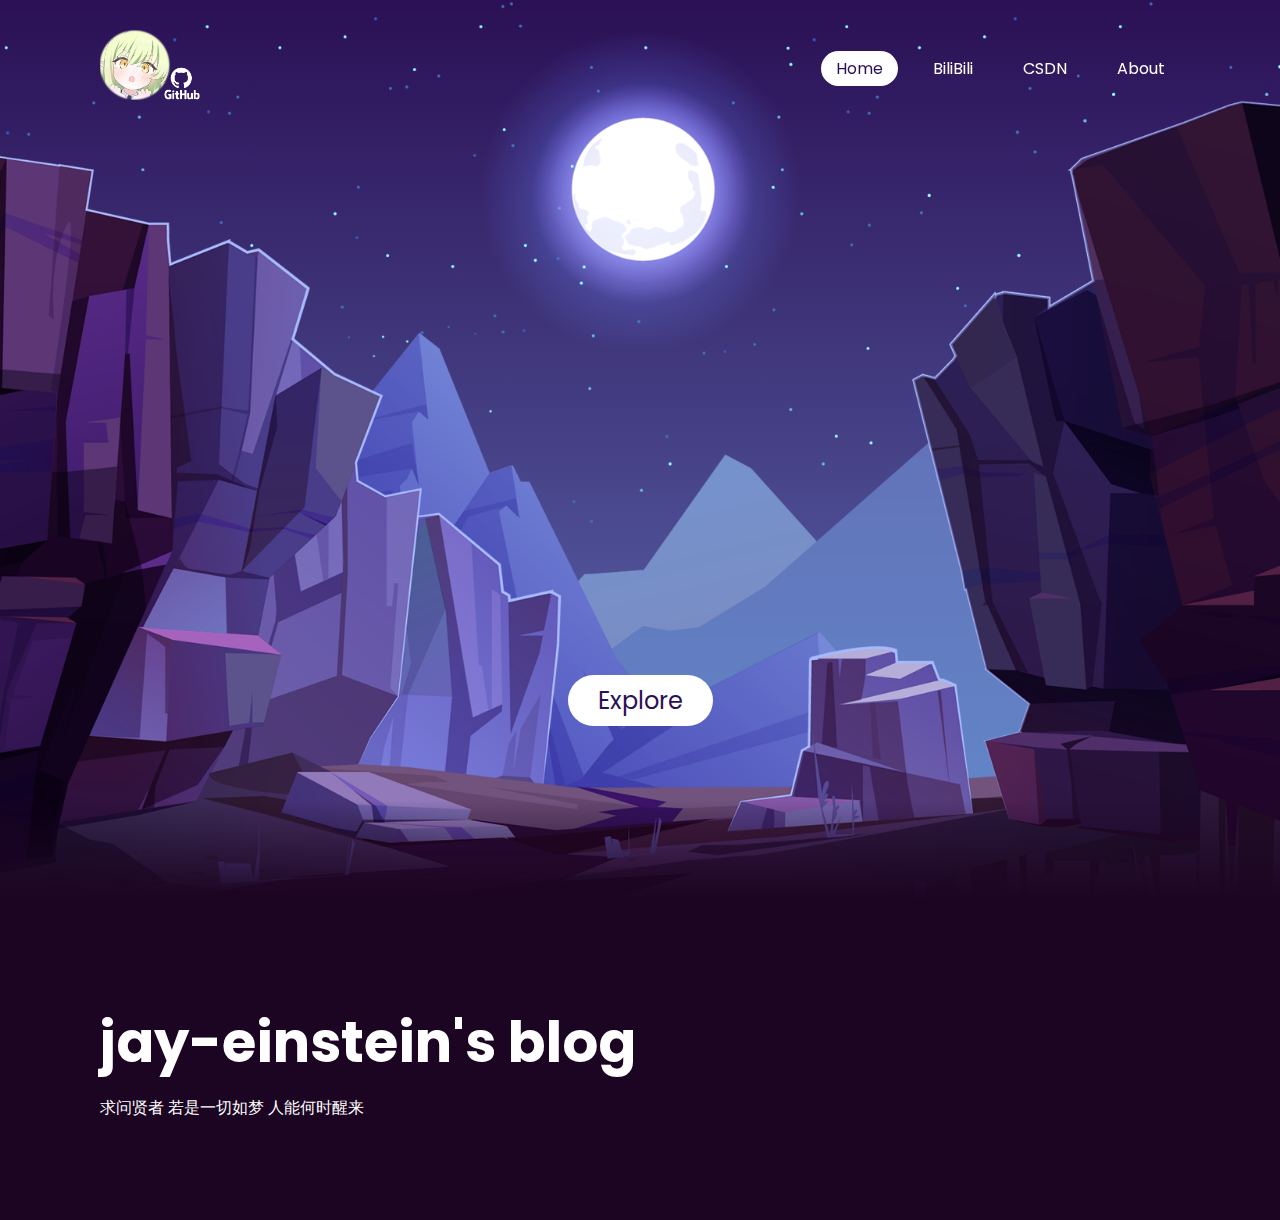
==== about.html @ 58b695d7 "Update about.html" ====
<!DOCTYPE html>
<html lang="en">

<head>
    <title>Parallax Scrolling Website</title>
    <link rel="stylesheet" href="style.css">
</head>

<body>
    <header>
        <a href="https://github.com/jay-einstein/jay-einstein.GitHub.io" class="logo" target="_blank">
            <img src="images/logo.png">
        </a>
        <ul>
            <li><a href="/index.html" class="active">Home</a></li>
            <li><a href="https://space.bilibili.com/1524398789?spm_id_from=333.999.0.0">BiliBili</a></li>
            <li><a href="https://blog.csdn.net/2301_77580982?spm=1000.2115.3001.5343">CSDN</a></li>
            <li><a href="#">About</a></li>
        </ul>
    </header>
    <section>
        <img src="images/stars.png" id="stars">
        <img src="images/moon.png" id="moon">
        <img src="images/mountains_behind.png" id="mountains_behind">

        <a href="#sec" id="btn">Explore</a>
        <img src="images/mountains_front.png" id="mountains_front">
    </section>
    <div class="sec" id="sec">
        <h2>jay-einstein's blog</h2>
        <p>求问贤者  若是一切如梦  人能何时醒来

        </p>
    </div>
    <script>
        let stars = document.getElementById('stars')
        let moon = document.getElementById('moon')
        let mountains_behind = document.getElementById('mountains_behind')
        let text = document.getElementById('text')
        let btn = document.getElementById('btn')
        let mountains_front = document.getElementById('mountains_front')
        let header = document.querySelector('header')

        window.addEventListener('scroll', function () {
            let value = window.scrollY;
            stars.style.left = value * 0.25 + 'px'
            moon.style.top = value * 1.05 + 'px'
            mountains_behind.style.top = value * 0.5 + 'px'
            mountains_front.style.top = value * 0 + 'px'
            text.style.marginRight = value * 4 + 'px'
            text.style.marginTop = value * 1.5 + 'px'
            btn.style.marginTop = value * 1.5 + 'px'
            header.style.top = value * 0.5 + 'px'
        })
    </script>
</body>

</html>
---- style.css ----
/* 这是引入了一些字体 */
@import url('https://fonts.googleapis.com/css?family=Poppins:300,400,500,600,700,800,900&display=swap'); 

* {
  margin: 0;
  padding: 0;
  box-sizing: border-box;
  font-family: 'Poppins', sans-serif;
  /* 当用户手动导航或者 CSSOM scrolling API 触发滚动操作时 */
  scroll-behavior: smooth; 
}

body {
  min-height: 100vh;
  overflow-x: hidden;
  background: linear-gradient(#2b1055,#7597de);
}

header {
  position: absolute;
  top: 0;
  left: 0;
  width: 100%;
  padding: 30px 100px;
  display: flex;
  justify-content: space-between;
  align-items: center;
  z-index: 10000;
}

header .logo img {
  width: 100px; /* 或根据需要设置合适的大小 */
  height: auto; /* 保持图片的比例 */
}

.welcome {
  color: #fff;
  font-weight: 700;
  text-decoration: none;
  font-size: 2em;
  text-transform: uppercase; /* 大写 */
  letter-spacing: 2px; /* 字符间距 */
}

header ul {
  display: flex;
  justify-content: center;
  align-items: center;
}

header ul li {
  list-style: none;
  margin-left: 20px;
}

header ul li a {
  text-decoration: none;
  padding: 6px 15px;
  color: #fff;
  border-radius: 20px;
}

header ul li a:hover,
header ul li a.active {
  background: #fff;
  color: #2b1055;
}

section {
  position: relative;
  width: 100%;
  height: 100vh;
  padding: 100px;
  display: flex;
  justify-content: center;
  align-items: center;
  overflow: hidden;
}

section::before {
  content: '';
  position: absolute;
  bottom: 0;
  width: 100%;
  height: 100px;
  background: linear-gradient(to top, #1c0522, transparent);
  z-index: 1000;
}

section img {
  position: absolute;
  top: 0;
  left: 0;
  width: 100%;
  height: 100%;
  /* object-fit CSS 属性指定可替换元素（例如：<img> 或 <video>）的内容应该如何适应到其使用高度和宽度确定的框。 */
  object-fit: cover;
  pointer-events: none;
}

section img#moon {
  /* mix-blend-mode CSS 属性描述了元素的内容应该与元素的直系父元素的内容和元素的背景如何混合。 */ 
  mix-blend-mode: screen;
}

section img#mountains_front {
  z-index: 10;
}

#text {
  position: absolute;
  right: -350px;
  color: #fff;
  white-space: nowrap;
  font-size: 7.5vw;
  z-index: 9;
}

#btn {
  text-decoration: none;
  display: inline-block;
  padding: 8px 30px;
  border-radius: 40px;
  background: #fff;
  color: #2b1055;
  font-size: 1.5em;
  z-index: 9;
  transform: translateY(250px);
}

.sec {
  position: relative;
  padding: 100px;
  background: #1c0522;
}

.sec h2 {
  font-size: 3.5em;
  margin-bottom: 10px;
  color: #fff;
}

.sec p {
  font-size: 1em;
  color: #fff;
}
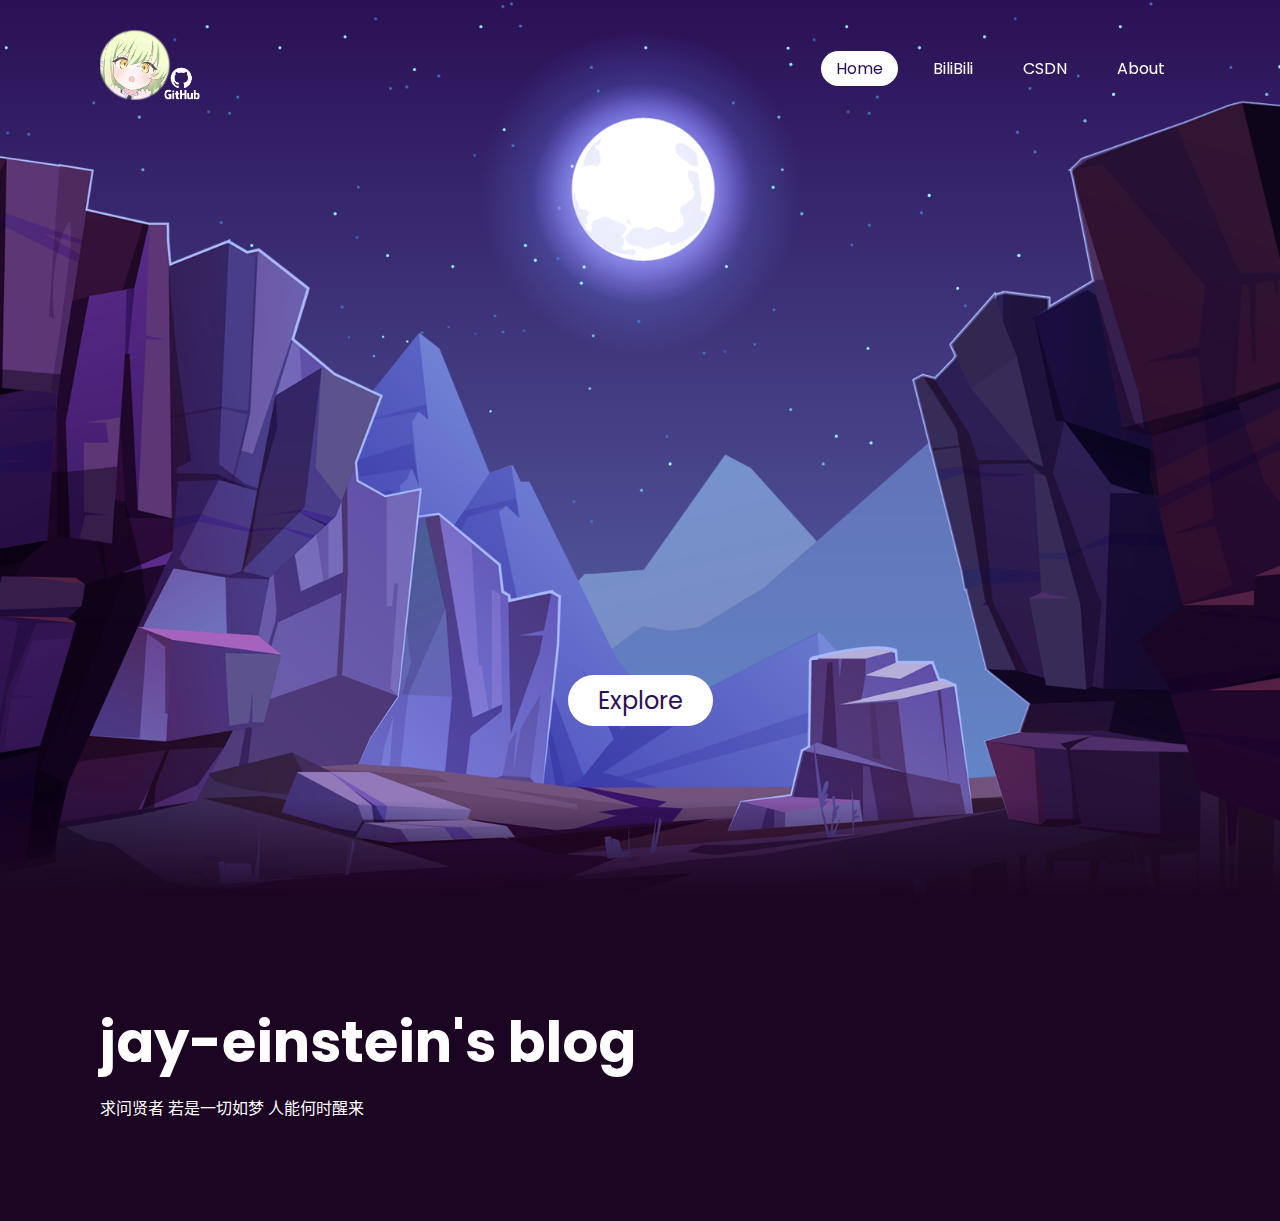
==== commit d1cc3936: "Update about.html" ====
--- a/about.html
+++ b/about.html
@@ -1,5 +1,5 @@
 <!DOCTYPE html>
-<html lang="en">
+<html lang="zh-CN">
 
 <head>
     <title>Parallax Scrolling Website</title>
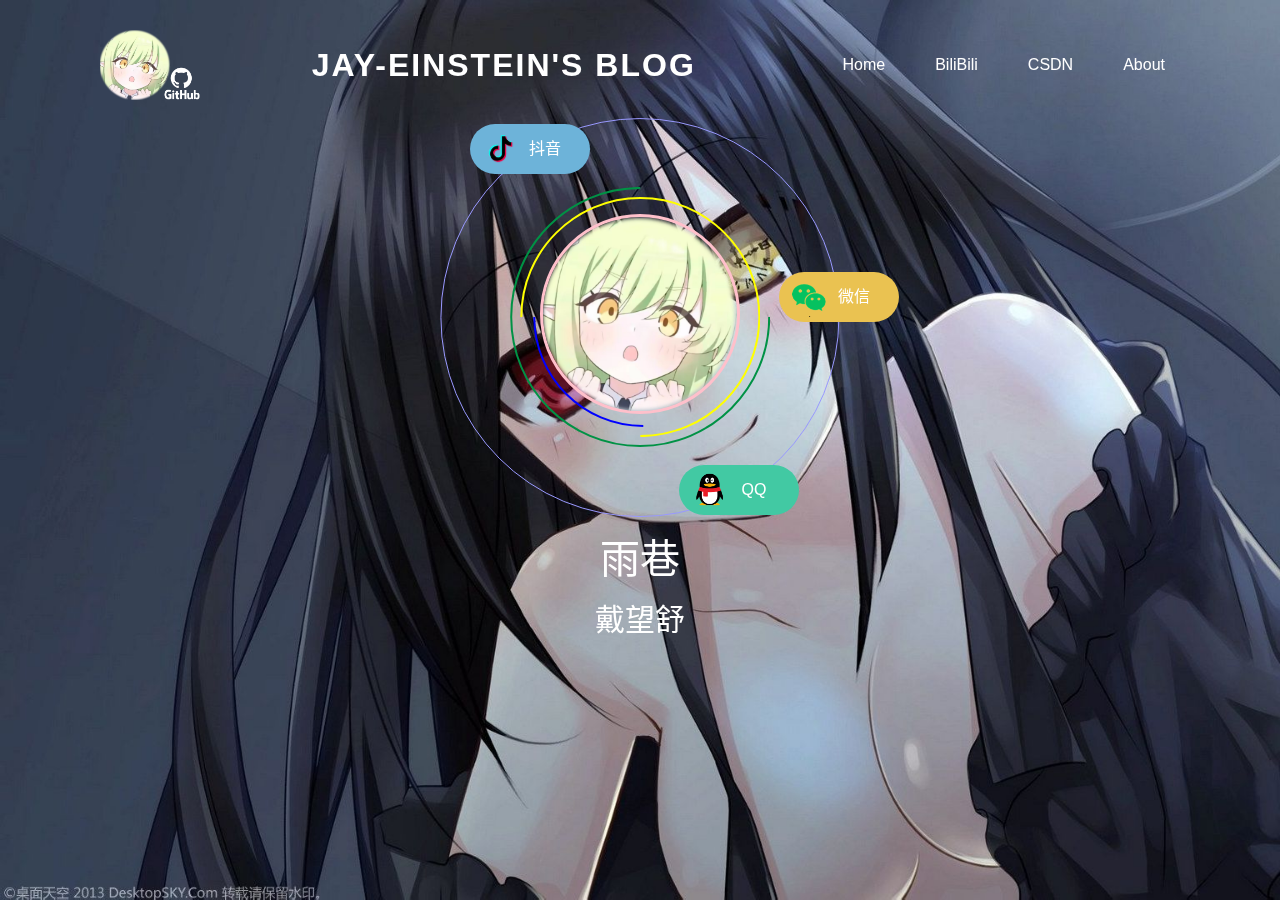
==== commit 2674b580: "Add files via upload" ====
--- a/about.html
+++ b/about.html
@@ -2,8 +2,19 @@
 <html lang="zh-CN">
 
 <head>
-    <title>Parallax Scrolling Website</title>
+    <meta charset="utf-8">
+    <title>about the blog</title>
     <link rel="stylesheet" href="style.css">
+    <link rel="stylesheet" href="process.css">
+    <link rel="stylesheet" href="main.css">
+
+    <style>
+        body {
+            min-height: 100vh;
+            overflow-x: hidden;
+            background: linear-gradient(#2b1055, #7597de);
+        }
+    </style>
 </head>
 
 <body>
@@ -11,48 +22,78 @@
         <a href="https://github.com/jay-einstein/jay-einstein.GitHub.io" class="logo" target="_blank">
             <img src="images/logo.png">
         </a>
+        <span class="welcome">jay-einstein's blog</span>
         <ul>
-            <li><a href="/index.html" class="active">Home</a></li>
+            <li><a href="/index.html">Home</a></li>
             <li><a href="https://space.bilibili.com/1524398789?spm_id_from=333.999.0.0">BiliBili</a></li>
             <li><a href="https://blog.csdn.net/2301_77580982?spm=1000.2115.3001.5343">CSDN</a></li>
-            <li><a href="#">About</a></li>
+            <li><a href="/about.html">About</a></li>
         </ul>
     </header>
-    <section>
-        <img src="images/stars.png" id="stars">
-        <img src="images/moon.png" id="moon">
-        <img src="images/mountains_behind.png" id="mountains_behind">
 
-        <a href="#sec" id="btn">Explore</a>
-        <img src="images/mountains_front.png" id="mountains_front">
-    </section>
-    <div class="sec" id="sec">
-        <h2>jay-einstein's blog</h2>
-        <p>求问贤者  若是一切如梦  人能何时醒来
+    <ul class="float_btn" id="float_btn">
+        <li class="btn_on"></li>
+        <li></li>
+        <li></li>
+        <li></li>
+    </ul>
 
-        </p>
+
+    <div class="wrapBox" id="wrapBox">
+        <div class="box">
+            <img class="box_bg" src="images/background.jpg">
+            <div class="box01_content">
+                <div class="head_div">
+                    <div class="cycle_item">
+                        <a class="github_a" id="github_a">
+                            <img src="images/addqq.jpg" class="addpict" alt="Addpic" />                      
+                            <span class="github_icon"></span>
+                            <span class="github_text">
+                                <p class="item_name">QQ</p>
+                            </span>
+                        </a>
+                        <a class="weibo_a" id="weibo_a">
+                            <img src="images/addwechat.png" class="addpic" alt="Addpic" />                      
+                            <span class="weibo_icon"></span>
+                            <span class="weibo_text">
+                                <p class="item_name">微信</p>
+                            </span>
+                        </a>
+                        <a class="blog_a" id="blog_a" >
+                            <img src="images/adddouyin.png" class="addpict" alt="Addpic" />                      
+                            <span class="blog_icon"></span>
+                            <span class="blog_text">
+                                <p class="item_name">抖音</p>
+                            </span>
+                        </a>
+
+                        <div class="green_cycle">
+                            <img class="green_cycle_img" src="images/green_cycle.svg">
+                            <div class="yellow_cycle">
+                                <img class="yellow_cycle_img" src="images/yellow_cycle.svg">
+                                <div class="blue_cycle">
+                                    <img class="blue_cycle_img" src="images/blue_cycle.svg">
+                                    <div class="head_img_div">
+                                        <img class="head_img" src="images/logo_src.png">
+                                    </div>
+                                </div>
+                            </div>
+                        </div>
+                    </div>
+                </div>
+                <h1 class="title">雨巷</h1>
+                <h2 class="title_h2">戴望舒</h2>
+                <div id="box01_text">
+                    <p class="box01_p">撑着油纸伞</p>
+                    <p class="box01_p">独自彷徨在悠长、悠长</p>
+                    <p class="box01_p">又寂寥的雨巷</p>
+                </div>
+            </div>
+        </div>
     </div>
-    <script>
-        let stars = document.getElementById('stars')
-        let moon = document.getElementById('moon')
-        let mountains_behind = document.getElementById('mountains_behind')
-        let text = document.getElementById('text')
-        let btn = document.getElementById('btn')
-        let mountains_front = document.getElementById('mountains_front')
-        let header = document.querySelector('header')
 
-        window.addEventListener('scroll', function () {
-            let value = window.scrollY;
-            stars.style.left = value * 0.25 + 'px'
-            moon.style.top = value * 1.05 + 'px'
-            mountains_behind.style.top = value * 0.5 + 'px'
-            mountains_front.style.top = value * 0 + 'px'
-            text.style.marginRight = value * 4 + 'px'
-            text.style.marginTop = value * 1.5 + 'px'
-            btn.style.marginTop = value * 1.5 + 'px'
-            header.style.top = value * 0.5 + 'px'
-        })
-    </script>
-</body>
 
-</html>
+    <script type="text/javascript" src="main.js"></script>
+
+    <body>
+        <html>--- a/style.css
+++ b/style.css
@@ -10,14 +10,10 @@
   scroll-behavior: smooth; 
 }
 
-body {
-  min-height: 100vh;
-  overflow-x: hidden;
-  background: linear-gradient(#2b1055,#7597de);
-}
+
 
 header {
-  position: absolute;
+  position: fixed;
   top: 0;
   left: 0;
   width: 100%;
--- a/process.css
+++ b/process.css
@@ -0,0 +1,269 @@
+#bar_container {
+    float: left;
+    color: #ffffff;
+    width: 50%;
+}
+
+#box02_text {
+    float: left;
+}
+
+.bar {
+    height: 40px;
+    width: 0;
+    transition: width 1.2s ease-in-out;
+    -webkit-transition: width 1.2s ease-in-out;
+    -moz-transition: width 1.2s ease-in-out;
+    -ms-transition: width 1.2s ease-in-out;
+    position: relative;
+    margin: 30px 0;
+    border-radius: 4px;
+}
+
+.bar.mint {
+    background-color: #14c3a2;
+    background-image: repeating-linear-gradient(-45deg, #14c3a2, #14c3a2 30px, #22e8c3 30px, #22e8c3 60px);
+    background-size: 600px 100%;
+    animation: barberpole 12s linear infinite;
+    -webkit-animation: barberpole 12s linear infinite;
+    -moz-animation: barberpole 12s linear infinite;
+    -o-animation: barberpole 12s linear infinite;
+    -ms-accelerator: barberpole 12s linear infinite;
+    border-bottom: 5px solid #0d7e68;
+}
+
+.bar.red {
+    background-color: #cf4647;
+    background-image: repeating-linear-gradient(-45deg, #cf4647, #cf4647 30px, #da6e6f 30px, #da6e6f 60px);
+    background-size: 600px 100%;
+    animation: barberpole 12s linear infinite;
+    -webkit-animation: barberpole 12s linear infinite;
+    -moz-animation: barberpole 12s linear infinite;
+    -o-animation: barberpole 12s linear infinite;
+    -ms-accelerator: barberpole 12s linear infinite;
+    border-bottom: 5px solid #9f292a;
+}
+
+.bar.orange {
+    background-color: #eb7b59;
+    background-image: repeating-linear-gradient(-45deg, #eb7b59, #eb7b59 30px, #f09f87 30px, #f09f87 60px);
+    background-size: 600px 100%;
+    animation: barberpole 12s linear infinite;
+    -webkit-animation: barberpole 12s linear infinite;
+    -moz-animation: barberpole 12s linear infinite;
+    -o-animation: barberpole 12s linear infinite;
+    -ms-accelerator: barberpole 12s linear infinite;
+    border-bottom: 5px solid #dd481b;
+}
+
+.bar.lila {
+    background-color: #524656;
+    background-image: repeating-linear-gradient(-45deg, #524656, #524656 30px, #6d5d72 30px, #6d5d72 60px);
+    background-size: 600px 100%;
+    animation: barberpole 12s linear infinite;
+    -webkit-animation: barberpole 12s linear infinite;
+    -moz-animation: barberpole 12s linear infinite;
+    -ms-accelerator: barberpole 12s linear infinite;
+    -o-animation: barberpole 12s linear infinite;
+    border-bottom: 5px solid #2a242c;
+}
+
+.bar.gray {
+    background-color: #595b5a;
+    background-image: repeating-linear-gradient(-45deg, #595b5a, #595b5a 30px, #727574 30px, #727574 60px);
+    background-size: 600px 100%;
+    animation: barberpole 12s linear infinite;
+    -webkit-animation: barberpole 12s linear infinite;
+    -moz-animation: barberpole 12s linear infinite;
+    -ms-accelerator: barberpole 12s linear infinite;
+    -o-animation: barberpole 12s linear infinite;
+    border-bottom: 5px solid #333434;
+}
+
+.bar.blue {
+    background-color: blueviolet;
+    background-image: repeating-linear-gradient(-45deg, #595b5a, #595b5a 30px, #727574 30px, #727574 60px);
+    background-size: 600px 100%;
+    animation: barberpole 12s linear infinite;
+    -webkit-animation: barberpole 12s linear infinite;
+    -moz-animation: barberpole 12s linear infinite;
+    -o-animation: barberpole 12s linear infinite;
+    -ms-accelerator: barberpole 12s linear infinite;
+    border-bottom: 5px solid #333434;
+}
+
+.bar.green {
+    background-color: green;
+    background-image: repeating-linear-gradient(-45deg, #cf4647, #cf4647 30px, #da6e6f 30px, #da6e6f 60px);
+    background-size: 600px 100%;
+    animation: barberpole 12s linear infinite;
+    -webkit-animation: barberpole 12s linear infinite;
+    -moz-animation: barberpole 12s linear infinite;
+    -o-animation: barberpole 12s linear infinite;
+    -ms-accelerator: barberpole 12s linear infinite;
+    border-bottom: 5px solid #dd481b;
+}
+
+.bar.active:after,
+.bar.active:before {
+    opacity: 1;
+    font-size: 16px;
+}
+
+.bar:before {
+    content: attr(data-skill);
+    display: block;
+    position: absolute;
+    top: 0;
+    left: 0;
+    padding: 10px;
+    height: 40px;
+    font-style: italic;
+    opacity: 0;
+    transition: opacity 2s 0.6s;
+    -webkit-transition: opacity 2s 0.6s;
+    -moz-transition: opacity 2s 0.6s;
+    -ms-transition: opacity 2s 0.6s;
+    animation: opacity 2s 0.6s;
+}
+
+.bar:after {
+    content: attr(data-percent) "%";
+    display: block;
+    position: absolute;
+    top: 0;
+    right: 0;
+    height: 40px;
+    padding: 10px;
+    opacity: 0;
+    transition: opacity 2s 0.6s;
+    -webkit-transition: opacity 2s 0.6s;
+    -moz-transition: opacity 2s 0.6s;
+    -ms-transition: opacity 2s 0.6s;
+    animation: opacity 2s 0.6s;
+}
+
+@keyframes barberpole {
+    from {
+        background-position: 0% 0%;
+    }
+    to {
+        background-position: 600px 0%;
+    }
+}
+
+@-webkit-keyframes barberpole {
+    from {
+        background-position: 0% 0%;
+    }
+    to {
+        background-position: 600px 0%;
+    }
+}
+
+@-moz-keyframes barberpole {
+    from {
+        background-position: 0% 0%;
+    }
+    to {
+        background-position: 600px 0%;
+    }
+}
+
+@-ms-keyframes barberpole {
+    from {
+        background-position: 0% 0%;
+    }
+    to {
+        background-position: 600px 0%;
+    }
+}
+
+@-o-keyframes barberpole {
+    from {
+        background-position: 0% 0%;
+    }
+    to {
+        background-position: 600px 0%;
+    }
+}
+
+.bar.active[data-percent="5"] {
+    width: 5%;
+}
+
+.bar.active[data-percent="10"] {
+    width: 10%;
+}
+
+.bar.active[data-percent="15"] {
+    width: 15%;
+}
+
+.bar.active[data-percent="20"] {
+    width: 20%;
+}
+
+.bar.active[data-percent="25"] {
+    width: 25%;
+}
+
+.bar.active[data-percent="30"] {
+    width: 30%;
+}
+
+.bar.active[data-percent="35"] {
+    width: 35%;
+}
+
+.bar.active[data-percent="40"] {
+    width: 40%;
+}
+
+.bar.active[data-percent="45"] {
+    width: 45%;
+}
+
+.bar.active[data-percent="50"] {
+    width: 50%;
+}
+
+.bar.active[data-percent="55"] {
+    width: 55%;
+}
+
+.bar.active[data-percent="60"] {
+    width: 60%;
+}
+
+.bar.active[data-percent="65"] {
+    width: 65%;
+}
+
+.bar.active[data-percent="70"] {
+    width: 70%;
+}
+
+.bar.active[data-percent="75"] {
+    width: 75%;
+}
+
+.bar.active[data-percent="80"] {
+    width: 80%;
+}
+
+.bar.active[data-percent="85"] {
+    width: 85%;
+}
+
+.bar.active[data-percent="90"] {
+    width: 90%;
+}
+
+.bar.active[data-percent="95"] {
+    width: 95%;
+}
+
+.bar.active[data-percent="100"] {
+    width: 100%;
+}--- a/main.css
+++ b/main.css
@@ -0,0 +1,520 @@
+/* reset */
+
+* {
+    margin: 0;
+    padding: 0;
+    list-style-type: none;
+    font-family: 'Microsoft Yahei', '宋体', arial, 'Hiragino Sans GB', Helvetica;
+}
+
+label {
+    cursor: pointer;
+}
+
+img {
+    vertical-align: middle;
+}
+
+table {
+    empty-cells: show;
+    border-collapse: collapse;
+    border-spacing: 0;
+}
+
+abbr,
+acronym {
+    border: 0;
+    font-variant: normal;
+}
+
+address,
+caption,
+cite,
+code,
+dfn,
+em,
+th,
+var,
+optgroup {
+    font-style: normal;
+    font-weight: normal;
+}
+
+input,
+button,
+textarea,
+select,
+optgroup,
+option {
+    font-family: inherit;
+    font-size: inherit;
+    font-style: inherit;
+    font-weight: inherit;
+}
+
+input,
+button,
+textarea,
+select {
+    font-size: 100%;
+}
+
+a,
+img {
+    border: 0;
+}
+
+a,
+a:visited,
+a:hover {
+    color: #5e5e5e;
+    text-decoration: none;
+}
+
+.clear {
+    clear: both;
+}
+
+/*main*/
+
+body {
+    background-color: #ffffff;
+    width: 100%;
+}
+
+.head {
+    position: fixed;
+    top: 0;
+    left: 0;
+    z-index: 999;
+    width: 100%;
+    background-color: #f3f7fa;
+    height: 70px;
+    filter: alpha(opacity=90);
+    -moz-opacity: 0.9;
+    opacity: 0.9;
+    -khtml-opacity: 0.9;
+}
+
+.logo_img {
+    width: 45px;
+    height: 45px;
+    border-radius: 50%;
+    border: 2px solid #ffffff;
+    margin-bottom: 15px;
+}
+
+.head_logo_div,
+.head_nav_div {
+    width: 50%;
+    float: left;
+}
+
+.head_logo_div {
+    line-height: 70px;
+    text-align: center;
+}
+
+.head_nav_div {
+    line-height: 70px;
+}
+
+.head_nav {
+    margin: 0 auto;
+}
+
+.head_nav ul li {
+    float: left;
+    margin-right: 55px;
+    cursor: pointer;
+    font-size: 16px;
+}
+
+.head_nav ul li a {
+    font-size: 16px;
+    color: #333333;
+    -webkit-transition: all 0.2s;
+    -moz-transition: all 0.2s;
+    transition: all 0.2s;
+    transform: all 0.2s;
+}
+
+.head_nav ul li a:hover {
+    color: #4b91c9;
+}
+
+.wrapBox {
+    top: 0;
+    position: fixed;
+    width: 100%;
+    height: 100%;
+}
+
+/*
+#wrapBox{
+    -webkit-transition: all 1s;
+    -moz-transition: all 1s;
+    -o-transition: all 1s;
+
+}
+*/
+
+.box {
+    overflow: hidden;
+    position: relative;
+    width: 100%;
+    height: 100%;
+    /*
+    -webkit-transition: all 1s;
+    -moz-transition: all 1s;
+    -o-transition: all 1s;
+*/
+}
+
+.box01_content {
+    position: absolute;
+    z-index: 3;
+    top: 13%;
+    left: 10%;
+    width: 80%;
+}
+
+.head_div {
+    width: 80%;
+    margin: 0 auto;
+    height: 50%;
+}
+
+.cycle_item {
+    background: url('images/cycle.svg') no-repeat;
+    width: 400px;
+    height: 400px;
+    margin-left: auto;
+    margin-right: auto;
+    position: relative;
+}
+
+.green_cycle {
+    width: 260px;
+    height: 260px;
+    margin: 0 auto;
+    padding-top: 70px;
+}
+
+.yellow_cycle {
+    display: inline-block;
+    width: 240px;
+    height: 240px;
+    margin: 10px;
+}
+
+.blue_cycle {
+    width: 220px;
+    height: 220px;
+    text-align: center;
+    margin: 10px auto 10px auto;
+}
+
+.green_cycle_img,
+.yellow_cycle_img,
+.blue_cycle_img {
+    position: absolute;
+}
+
+.head_img_div {
+    position: relative;
+    z-index: 2;
+    display: inline;
+    width: 200px;
+    height: 200px;
+    margin-top: 7px;
+}
+
+.head_img {
+    display: inline-block;
+    width: 200px;
+    height: 200px;
+    border-radius: 50%;
+    border: 3px solid pink;
+    margin: 7px;
+    -webkit-animation: headneon 1.5s ease-in-out infinite alternate;
+    -moz-animation: headneon 1.5s ease-in-out infinite alternate;
+    animation: headneon 1.5s ease-in-out infinite alternate;
+}
+
+@keyframes headneon {
+    from {
+        box-shadow: 0 0 1px #fff, 0 0 2px #fff, 0 0 3px #fff, 0 0 4px #fff;
+    }
+    to {
+        box-shadow: 0 0 5px #fff, 0 0 10px #fff, 0 0 15px #fff, 0 0 20px #fff;
+    }
+}
+
+@-moz-keyframes headneon {
+    from {
+        box-shadow: 0 0 1px #fff, 0 0 2px #fff, 0 0 3px #fff, 0 0 4px #fff;
+    }
+    to {
+        box-shadow: 0 0 5px #fff, 0 0 10px #fff, 0 0 15px #fff, 0 0 20px #fff;
+    }
+}
+
+.green_cycle_img {
+    animation-name: clockwise;
+    animation-duration: 1s;
+    animation-timing-function: linear;
+    animation-iteration-count: infinite;
+    animation-direction: normal;
+    /*safari & Chrome */
+    -webkit-animation-name: clockwise;
+    -webkit-animation-duration: 1s;
+    -webkit-animation-timing-function: linear;
+    -webkit-animation-iteration-count: infinite;
+    -webkit-animation-direction: normal;
+}
+
+.yellow_cycle_img {
+    animation-name: anticlockwise;
+    animation-duration: 1s;
+    animation-timing-function: linear;
+    animation-iteration-count: infinite;
+    animation-direction: normal;
+    /*safari & Chrome */
+    -webkit-animation-name: anticlockwise;
+    -webkit-animation-duration: 1s;
+    -webkit-animation-timing-function: linear;
+    -webkit-animation-iteration-count: infinite;
+    -webkit-animation-direction: normal;
+}
+
+.blue_cycle_img {
+    animation-name: clockwise;
+    animation-duration: 1s;
+    animation-timing-function: linear;
+    animation-iteration-count: infinite;
+    animation-direction: normal;
+    /*safari & Chrome */
+    -webkit-animation-name: clockwise;
+    -webkit-animation-duration: 1s;
+    -webkit-animation-timing-function: linear;
+    -webkit-animation-iteration-count: infinite;
+    -webkit-animation-direction: normal;
+}
+
+@keyframes clockwise {
+    from {
+        -webkit-transform: rotate(0deg);
+        -moz-transform: rotate(0deg);
+        -ms-transform: rotate(0deg);
+        -o-transform: rotate(0deg);
+    }
+    to {
+        -webkit-transform: rotate(360deg);
+        -moz-transform: rotate(360deg);
+        -ms-transform: rotate(360deg);
+        -o-transform: rotate(360deg);
+    }
+}
+
+@-webkit-keyframes clockwise {
+    from {
+        -webkit-transform: rotate(0deg);
+    }
+    to {
+        -webkit-transform: rotate(360deg);
+    }
+}
+
+@keyframes anticlockwise {
+    from {
+        -webkit-transform: rotate(0deg);
+        -moz-transform: rotate(0deg);
+        -ms-transform: rotate(0deg);
+        -o-transform: rotate(0deg);
+    }
+    to {
+        -webkit-transform: rotate(-360deg);
+        -moz-transform: rotate(-360deg);
+        -ms-transform: rotate(-360deg);
+        -o-transform: rotate(-360deg);
+    }
+}
+
+@-webkit-keyframes anticlockwise {
+    from {
+        -webkit-transform: rotate(0deg);
+    }
+    to {
+        -webkit-transform: rotate(-360deg);
+    }
+}
+
+.cycle_item a {
+    position: absolute;
+    display: block;
+    border-radius: 25px;
+    width: 120px;
+    height: 50px;
+    left: -50px;
+    top: 180px;
+}
+
+.github_a {
+    background-color: #42c9a3;
+    position: relative;
+    display: inline-block;
+    text-decoration: none;
+    font-size: 16px;
+    color: #000;
+}
+
+.github_icon {
+    background: url('images/qq.png') no-repeat;
+    border-radius: 28px;
+    display: block;
+    width: 40px;
+    height: 40px;
+    position: relative;
+    background-size: cover;
+    -moz-background-size: cover;
+    left: 10px;
+    top: 5px;
+}
+
+.addpic {
+    display: none; /* 默认隐藏图片 */
+    position: absolute;
+    top: 100%; /* 图片出现在文本下侧 */
+    margin-top: 20px; /* 调整图标和文字之间的间距 */
+    width: 200px; /* 调整图片大小 */
+    height: 200px; /* 根据需要调整图片的高度 */
+}
+
+.addpict {
+    display: none; /* 默认隐藏图片 */
+    position: absolute;
+    right: 100%; /* 图片出现在文本下侧 */
+    margin-right: 20px; /* 调整图标和文字之间的间距 */
+    width: 200px; /* 调整图片大小 */
+    height: 200px; /* 根据需要调整图片的高度 */
+}
+
+.github_a:hover  .addpict {
+    display: inline-block; /* 鼠标悬停时显示图片 */
+    border: 3px solid black; /* 鼠标悬停时添加黑色边框 */
+}
+
+.weibo_a:hover  .addpic {
+    display: inline-block; /* 鼠标悬停时显示图片 */
+    border: 3px solid black; /* 鼠标悬停时添加黑色边框 */
+}
+
+.blog_a:hover  .addpict {
+    display: inline-block; /* 鼠标悬停时显示图片 */
+    border: 3px solid black; /* 鼠标悬停时添加黑色边框 */
+}
+
+.github_text,
+.weibo_text,
+.blog_text {
+    width: 50px;
+    margin-top: 0;
+    left: 50px;
+    text-align: right;
+    padding: 0 5px;
+    position: absolute;
+    top: 0;
+}
+
+.item_name {
+    font-size: 16px;
+    line-height: 50px;
+    text-align: center;
+    color: #fff;
+    white-space: nowrap;
+}
+
+.weibo_a {
+    background-color: #EAC251;
+    position: relative;
+    display: inline-block;
+    text-decoration: none;
+    font-size: 16px;
+    color: #000;
+}
+
+.weibo_a .weibo_icon {
+    background: url('images/wechat.png');
+    border-radius: 35px;
+    display: block;
+    width: 40px;
+    height: 40px;
+    position: relative;
+    background-size: cover;
+    -moz-background-size: cover;
+    left: 10px;
+    top: 5px;
+}
+
+.blog_a {
+    background-color: #6DB3D9;
+    position: relative;
+    display: inline-block;
+    text-decoration: none;
+    font-size: 16px;
+    color: #000;
+}
+
+.blog_a .blog_icon {
+    background: url('images/douyin.png');
+    display: block;
+    width: 32px;
+    height: 32px;
+    position: relative;
+    background-size: cover;
+    -moz-background-size: cover;
+    left: 15px;
+    top: 8px;
+}
+
+.box01_content h1,
+.box01_content h2,
+.box01_content p {
+    color: #ffffff;
+    font-weight: lighter;
+    text-align: center;
+}
+
+.box01_content .title {
+    font-size: 40px;
+    margin-top: 10px;
+}
+
+.box01_content .title_h2 {
+    font-size: 30px;
+    margin-top: 10px;
+    margin-bottom: 20px;
+}
+
+#box01_text {
+    width: 100%;
+    overflow: hidden;
+    position: relative;
+}
+
+.box01_content .box01_p {
+    font-size: 20px;
+    font-weight: lighter;
+    line-height: 38px;
+    -webkit-transition: all ease 0.3s;
+    -moz-transition: all ease 0.3s;
+    -ms-transition: all ease 0.3s;
+    transition: all ease 0.3s;
+    filter: alpha(opacity=0);
+    -moz-opacity: 0;
+    -khtml-opacity: 0;
+    opacity: 0;
+    cursor: pointer;
+}
+
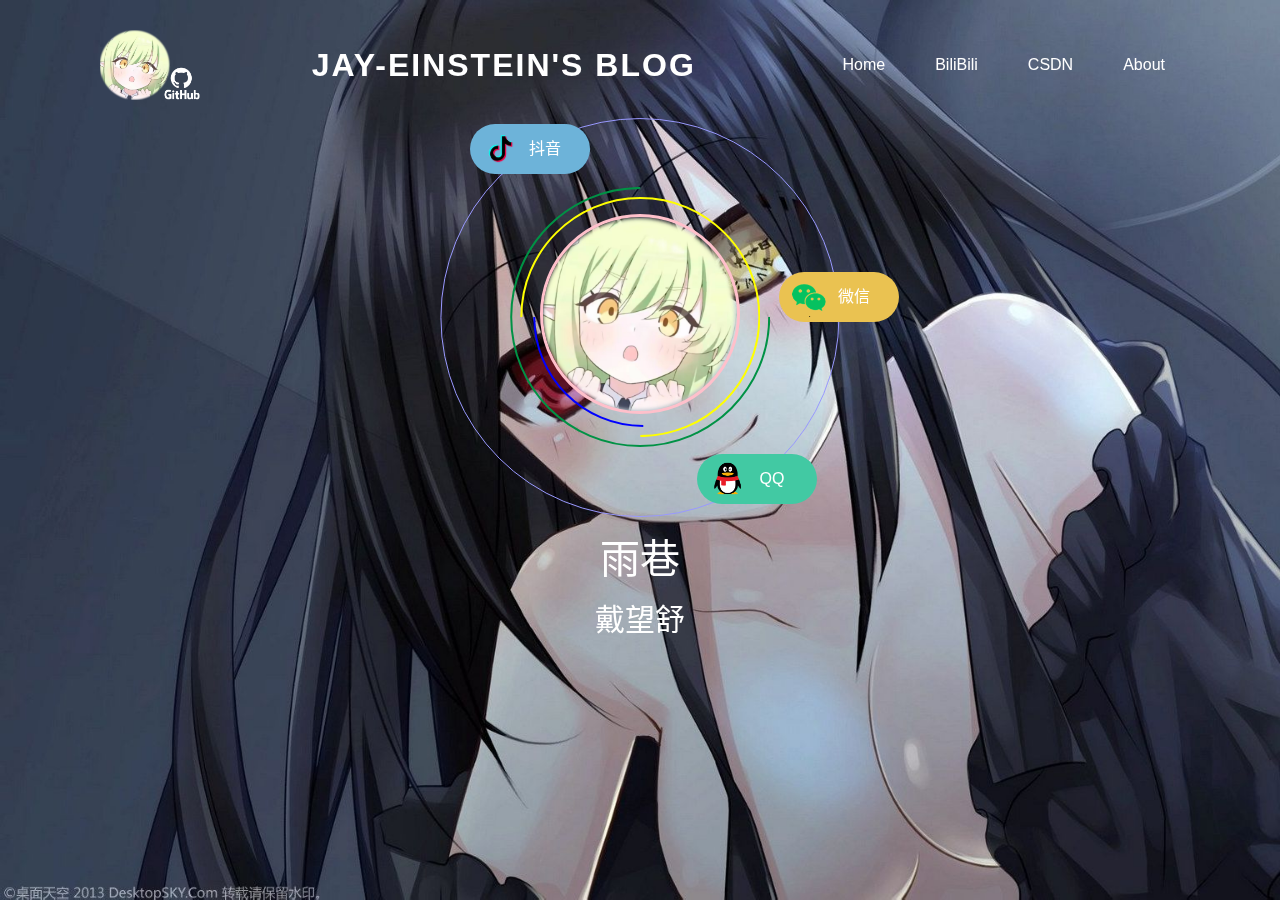
==== commit 3b7c3ff0: "Add files via upload" ====
--- a/about.html
+++ b/about.html
@@ -12,7 +12,7 @@
         body {
             min-height: 100vh;
             overflow-x: hidden;
-            background: linear-gradient(#2b1055, #7597de);
+            background: linear-gradient(#9fdbcc, #7597de);
         }
     </style>
 </head>
@@ -25,8 +25,8 @@
         <span class="welcome">jay-einstein's blog</span>
         <ul>
             <li><a href="/index.html">Home</a></li>
-            <li><a href="https://space.bilibili.com/1524398789?spm_id_from=333.999.0.0">BiliBili</a></li>
-            <li><a href="https://blog.csdn.net/2301_77580982?spm=1000.2115.3001.5343">CSDN</a></li>
+            <li><a href="https://space.bilibili.com/1524398789?spm_id_from=333.999.0.0" target="_blank">BiliBili</a></li>
+            <li><a href="https://blog.csdn.net/2301_77580982?spm=1000.2115.3001.5343" target="_blank">CSDN</a></li>
             <li><a href="/about.html">About</a></li>
         </ul>
     </header>
--- a/main.css
+++ b/main.css
@@ -67,7 +67,7 @@
 a,
 a:visited,
 a:hover {
-    color: #5e5e5e;
+    color: #b5cea8;
     text-decoration: none;
 }
 
@@ -132,7 +132,7 @@
 
 .head_nav ul li a {
     font-size: 16px;
-    color: #333333;
+    color: #a9dbd0;
     -webkit-transition: all 0.2s;
     -moz-transition: all 0.2s;
     transition: all 0.2s;
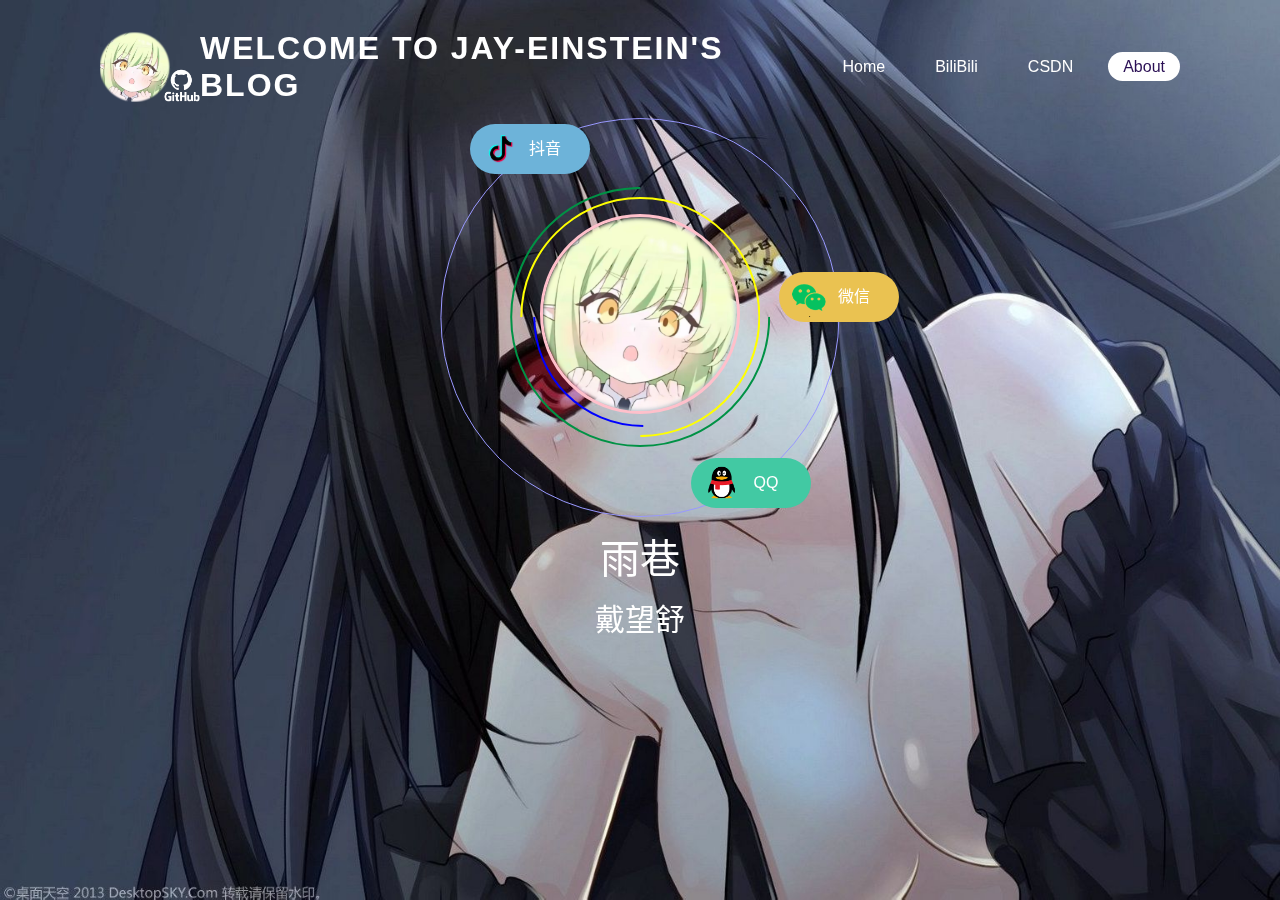
==== commit cd946614: "Add files via upload" ====
--- a/about.html
+++ b/about.html
@@ -22,12 +22,12 @@
         <a href="https://github.com/jay-einstein/jay-einstein.GitHub.io" class="logo" target="_blank">
             <img src="images/logo.png">
         </a>
-        <span class="welcome">jay-einstein's blog</span>
+        <span class="welcome">welcome to jay-einstein's blog</span>
         <ul>
             <li><a href="/index.html">Home</a></li>
-            <li><a href="https://space.bilibili.com/1524398789?spm_id_from=333.999.0.0" target="_blank">BiliBili</a></li>
-            <li><a href="https://blog.csdn.net/2301_77580982?spm=1000.2115.3001.5343" target="_blank">CSDN</a></li>
-            <li><a href="/about.html">About</a></li>
+            <li><a href="https://space.bilibili.com/1524398789" target="_blank">BiliBili</a></li>
+            <li><a href="https://blog.csdn.net/2301_77580982" target="_blank">CSDN</a></li>
+            <li><a href="/about.html" class="active">About</a></li>
         </ul>
     </header>
 
--- a/style.css
+++ b/style.css
@@ -10,10 +10,112 @@
   scroll-behavior: smooth; 
 }
 
-
+body {
+  min-height: 100vh;
+  overflow: scroll;
+  background: linear-gradient(#2b1055, #7597de);
+}
+
+::-webkit-scrollbar {
+  display: none; /* 不显示滚动条 */
+}
+
+a {
+  text-decoration: none; /* 去除链接下划线 */
+  color: inherit; /* 继承父元素颜色，避免链接变成默认的蓝色 */
+}
+
+.info-box {
+  position: fixed; /* 固定定位，使其在屏幕右侧 */
+  top: 140px; /* 垂直居中 */
+  right: 20px; /* 距离右侧20px */
+  width: 390px; /* 容器宽度 */
+  height: 600px; /* 容器高度 */
+
+  background-image: url('images/beauty.png'); /* 背景图片 */
+  background-size: cover;
+  background-position: center;
+  background-repeat: no-repeat;
+
+  padding: 20px;
+  border-radius: 15px; /* 圆角 */
+  box-shadow: 0px 4px 6px rgba(0, 0, 0, 0.1); /* 给框加点阴影 */
+  overflow-y: scroll; /* 允许垂直滚动 */
+  overflow-x: hidden; /* 禁止水平滚动 */
+  z-index: 30;
+}
+
+.info-box img {
+    width: 350px; /* 图片宽度 */
+    border-radius: 10px; /* 图片圆角 */
+    margin-bottom: 15px; /* 图片和文字之间的间距 */
+}
+
+.info-box p {
+    color: #f3e7e7; /* 文字颜色 */
+    font-size: 18px; /* 字体大小 */
+    margin: 0px; /* 去掉p标签默认的外边距 */
+    word-wrap: break-word; /* 允许单词超出容器宽度时换行 */
+    word-break: break-all; /* 强制在任何字符间断行，避免内容溢出 */
+}
+
+.info-box h1 {
+  color: #ffffff; /* 文字颜色 */
+  font-size: 35px; /* 字体大小 */
+  margin: 0; /* 去掉m标签默认的外边距 */
+  text-align: center; /* 水平居中 */
+  display: block; /* 确保m元素是块级元素，能占满一行 */
+  width: 100%; /* 设置宽度为100%确保居中效果 */
+  letter-spacing: 10px; /* 字符间距 */
+  margin-bottom: 30px; /* 增加标题和下面文字的间距 */
+}
+
+.info-box h2 {
+  color: #eae6e6; /* 文字颜色 */
+  font-size: 15px; /* 字体大小 */
+  margin: 0; /* 去掉m标签默认的外边距 */
+  letter-spacing: 0px; /* 字符间距 */
+  margin-bottom: 10px; 
+  text-decoration: none; /* 去掉下划线 */
+  color: #eff4f5;        /* 设置链接文字颜色 */
+  cursor: pointer;
+  padding-left: 20px;
+}
+
+.info-box h2:hover {
+  color: #09d1cb87;        /* 鼠标悬停时更改颜色 */
+}
+
+.blog-box {
+  display: flex;
+  width: 1000px; /* 容器宽度 */
+  height: 240px; /* 容器高度 */
+  background-color: rgba(235, 241, 242, 0.299);
+  padding: 20px;
+  margin: 20px 0;
+  border-radius: 15px; /* 圆角 */
+  left: 40px; /* 距离右侧20px */
+}
+
+.blog-box .left {
+  flex: 3;
+  max-width: 500px;
+  margin-right: 20px;
+}
+
+.blog-box .left img {
+  width: 100%;
+  height: auto;
+  border-radius: 15px; /* 圆角 */
+}
+
+.blog-box .right {
+  flex: 4;
+  word-wrap: break-word; /* 自动换行 */
+}
 
 header {
-  position: fixed;
+  position:absolute;
   top: 0;
   left: 0;
   width: 100%;
@@ -21,7 +123,7 @@
   display: flex;
   justify-content: space-between;
   align-items: center;
-  z-index: 10000;
+  z-index: 1000;
 }
 
 header .logo img {
@@ -80,7 +182,7 @@
   width: 100%;
   height: 100px;
   background: linear-gradient(to top, #1c0522, transparent);
-  z-index: 1000;
+  z-index: 20;
 }
 
 section img {
@@ -131,12 +233,14 @@
 }
 
 .sec h2 {
-  font-size: 3.5em;
+  font-size: 2em;
   margin-bottom: 10px;
   color: #fff;
 }
 
 .sec p {
-  font-size: 1em;
-  color: #fff;
+  font-size: 1.2em;
+  color: #fff;
+  margin-bottom: 8px; /* 增加标题和下面文字的间距 */
+  letter-spacing: 2px; /* 字符间距 */
 }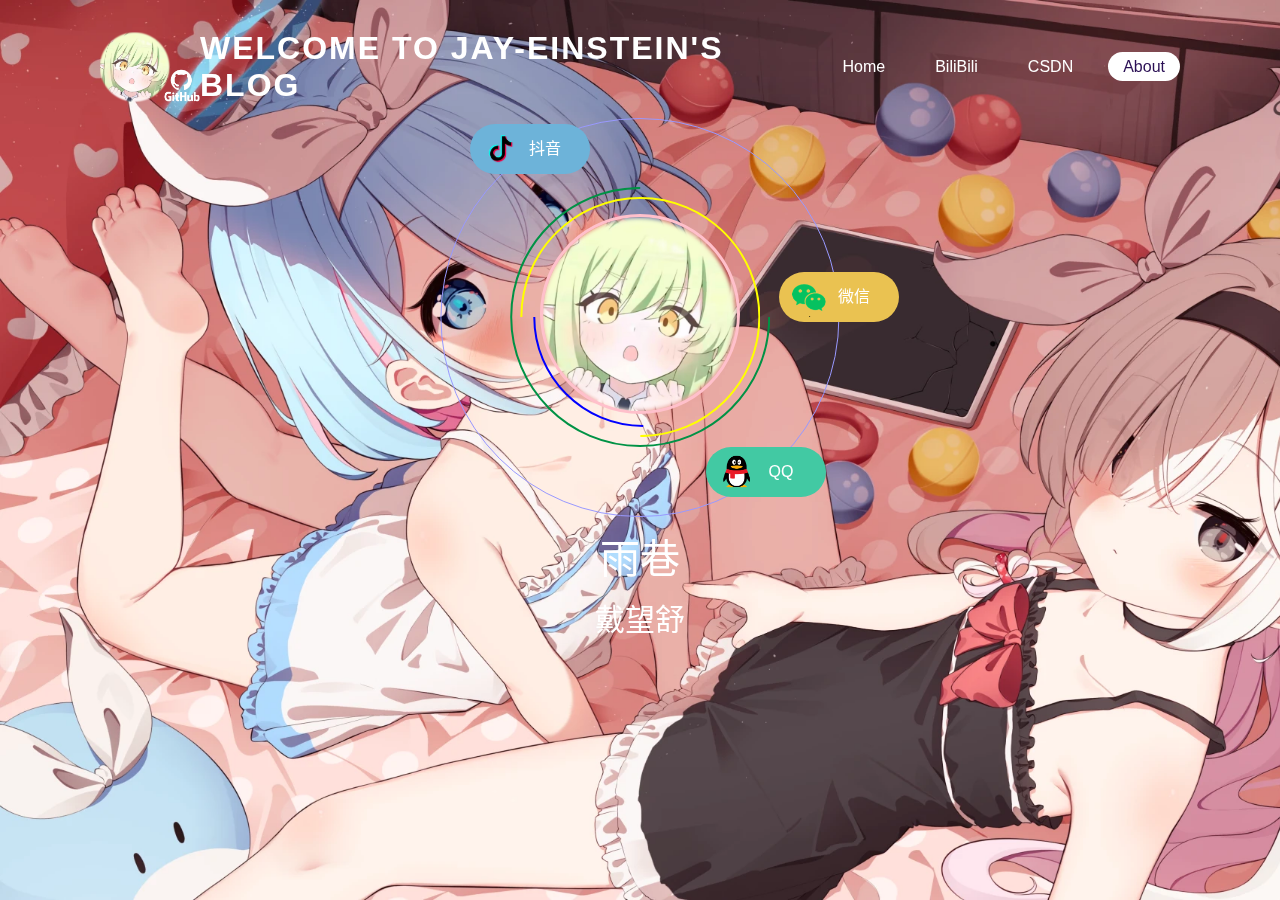
==== commit 2d6a9540: "Add files via upload" ====
--- a/about.html
+++ b/about.html
@@ -3,10 +3,10 @@
 
 <head>
     <meta charset="utf-8">
+    <meta name="viewport" content="width=device-width, initial-scale=1.0">
     <title>about the blog</title>
-    <link rel="stylesheet" href="style.css">
-    <link rel="stylesheet" href="process.css">
     <link rel="stylesheet" href="main.css">
+    <link rel="stylesheet" href="main_about.css">
 
     <style>
         body {
@@ -24,20 +24,12 @@
         </a>
         <span class="welcome">welcome to jay-einstein's blog</span>
         <ul>
-            <li><a href="/index.html">Home</a></li>
+            <li><a href="index.html">Home</a></li>
             <li><a href="https://space.bilibili.com/1524398789" target="_blank">BiliBili</a></li>
             <li><a href="https://blog.csdn.net/2301_77580982" target="_blank">CSDN</a></li>
-            <li><a href="/about.html" class="active">About</a></li>
+            <li><a href="about.html" class="active">About</a></li>
         </ul>
     </header>
-
-    <ul class="float_btn" id="float_btn">
-        <li class="btn_on"></li>
-        <li></li>
-        <li></li>
-        <li></li>
-    </ul>
-
 
     <div class="wrapBox" id="wrapBox">
         <div class="box">
@@ -93,7 +85,7 @@
     </div>
 
 
-    <script type="text/javascript" src="main.js"></script>
+    <script type="text/javascript" src="javascript/cycle.js"></script>
 
     <body>
         <html>--- a/main.css
+++ b/main.css
@@ -1,520 +1,295 @@
-/* reset */
-
-* {
-    margin: 0;
-    padding: 0;
-    list-style-type: none;
-    font-family: 'Microsoft Yahei', '宋体', arial, 'Hiragino Sans GB', Helvetica;
-}
-
-label {
-    cursor: pointer;
-}
-
-img {
-    vertical-align: middle;
-}
-
-table {
-    empty-cells: show;
-    border-collapse: collapse;
-    border-spacing: 0;
-}
-
-abbr,
-acronym {
-    border: 0;
-    font-variant: normal;
-}
-
-address,
-caption,
-cite,
-code,
-dfn,
-em,
-th,
-var,
-optgroup {
-    font-style: normal;
-    font-weight: normal;
-}
-
-input,
-button,
-textarea,
-select,
-optgroup,
-option {
-    font-family: inherit;
-    font-size: inherit;
-    font-style: inherit;
-    font-weight: inherit;
-}
-
-input,
-button,
-textarea,
-select {
-    font-size: 100%;
-}
-
-a,
-img {
-    border: 0;
-}
-
-a,
-a:visited,
-a:hover {
-    color: #b5cea8;
-    text-decoration: none;
-}
-
-.clear {
-    clear: both;
-}
-
-/*main*/
-
-body {
-    background-color: #ffffff;
-    width: 100%;
-}
-
-.head {
-    position: fixed;
-    top: 0;
-    left: 0;
-    z-index: 999;
-    width: 100%;
-    background-color: #f3f7fa;
-    height: 70px;
-    filter: alpha(opacity=90);
-    -moz-opacity: 0.9;
-    opacity: 0.9;
-    -khtml-opacity: 0.9;
-}
-
-.logo_img {
-    width: 45px;
-    height: 45px;
-    border-radius: 50%;
-    border: 2px solid #ffffff;
-    margin-bottom: 15px;
-}
-
-.head_logo_div,
-.head_nav_div {
-    width: 50%;
-    float: left;
-}
-
-.head_logo_div {
-    line-height: 70px;
-    text-align: center;
-}
-
-.head_nav_div {
-    line-height: 70px;
-}
-
-.head_nav {
-    margin: 0 auto;
-}
-
-.head_nav ul li {
-    float: left;
-    margin-right: 55px;
-    cursor: pointer;
-    font-size: 16px;
-}
-
-.head_nav ul li a {
-    font-size: 16px;
-    color: #a9dbd0;
-    -webkit-transition: all 0.2s;
-    -moz-transition: all 0.2s;
-    transition: all 0.2s;
-    transform: all 0.2s;
-}
-
-.head_nav ul li a:hover {
-    color: #4b91c9;
-}
-
-.wrapBox {
-    top: 0;
-    position: fixed;
-    width: 100%;
-    height: 100%;
-}
-
-/*
-#wrapBox{
-    -webkit-transition: all 1s;
-    -moz-transition: all 1s;
-    -o-transition: all 1s;
-
-}
-*/
-
-.box {
-    overflow: hidden;
-    position: relative;
-    width: 100%;
-    height: 100%;
-    /*
-    -webkit-transition: all 1s;
-    -moz-transition: all 1s;
-    -o-transition: all 1s;
-*/
-}
-
-.box01_content {
-    position: absolute;
-    z-index: 3;
-    top: 13%;
-    left: 10%;
-    width: 80%;
-}
-
-.head_div {
-    width: 80%;
-    margin: 0 auto;
-    height: 50%;
-}
-
-.cycle_item {
-    background: url('images/cycle.svg') no-repeat;
-    width: 400px;
-    height: 400px;
-    margin-left: auto;
-    margin-right: auto;
-    position: relative;
-}
-
-.green_cycle {
-    width: 260px;
-    height: 260px;
-    margin: 0 auto;
-    padding-top: 70px;
-}
-
-.yellow_cycle {
-    display: inline-block;
-    width: 240px;
-    height: 240px;
-    margin: 10px;
-}
-
-.blue_cycle {
-    width: 220px;
-    height: 220px;
-    text-align: center;
-    margin: 10px auto 10px auto;
-}
-
-.green_cycle_img,
-.yellow_cycle_img,
-.blue_cycle_img {
-    position: absolute;
-}
-
-.head_img_div {
-    position: relative;
-    z-index: 2;
-    display: inline;
-    width: 200px;
-    height: 200px;
-    margin-top: 7px;
-}
-
-.head_img {
-    display: inline-block;
-    width: 200px;
-    height: 200px;
-    border-radius: 50%;
-    border: 3px solid pink;
-    margin: 7px;
-    -webkit-animation: headneon 1.5s ease-in-out infinite alternate;
-    -moz-animation: headneon 1.5s ease-in-out infinite alternate;
-    animation: headneon 1.5s ease-in-out infinite alternate;
-}
-
-@keyframes headneon {
-    from {
-        box-shadow: 0 0 1px #fff, 0 0 2px #fff, 0 0 3px #fff, 0 0 4px #fff;
-    }
-    to {
-        box-shadow: 0 0 5px #fff, 0 0 10px #fff, 0 0 15px #fff, 0 0 20px #fff;
-    }
-}
-
-@-moz-keyframes headneon {
-    from {
-        box-shadow: 0 0 1px #fff, 0 0 2px #fff, 0 0 3px #fff, 0 0 4px #fff;
-    }
-    to {
-        box-shadow: 0 0 5px #fff, 0 0 10px #fff, 0 0 15px #fff, 0 0 20px #fff;
-    }
-}
-
-.green_cycle_img {
-    animation-name: clockwise;
-    animation-duration: 1s;
-    animation-timing-function: linear;
-    animation-iteration-count: infinite;
-    animation-direction: normal;
-    /*safari & Chrome */
-    -webkit-animation-name: clockwise;
-    -webkit-animation-duration: 1s;
-    -webkit-animation-timing-function: linear;
-    -webkit-animation-iteration-count: infinite;
-    -webkit-animation-direction: normal;
-}
-
-.yellow_cycle_img {
-    animation-name: anticlockwise;
-    animation-duration: 1s;
-    animation-timing-function: linear;
-    animation-iteration-count: infinite;
-    animation-direction: normal;
-    /*safari & Chrome */
-    -webkit-animation-name: anticlockwise;
-    -webkit-animation-duration: 1s;
-    -webkit-animation-timing-function: linear;
-    -webkit-animation-iteration-count: infinite;
-    -webkit-animation-direction: normal;
-}
-
-.blue_cycle_img {
-    animation-name: clockwise;
-    animation-duration: 1s;
-    animation-timing-function: linear;
-    animation-iteration-count: infinite;
-    animation-direction: normal;
-    /*safari & Chrome */
-    -webkit-animation-name: clockwise;
-    -webkit-animation-duration: 1s;
-    -webkit-animation-timing-function: linear;
-    -webkit-animation-iteration-count: infinite;
-    -webkit-animation-direction: normal;
-}
-
-@keyframes clockwise {
-    from {
-        -webkit-transform: rotate(0deg);
-        -moz-transform: rotate(0deg);
-        -ms-transform: rotate(0deg);
-        -o-transform: rotate(0deg);
-    }
-    to {
-        -webkit-transform: rotate(360deg);
-        -moz-transform: rotate(360deg);
-        -ms-transform: rotate(360deg);
-        -o-transform: rotate(360deg);
-    }
-}
-
-@-webkit-keyframes clockwise {
-    from {
-        -webkit-transform: rotate(0deg);
-    }
-    to {
-        -webkit-transform: rotate(360deg);
-    }
-}
-
-@keyframes anticlockwise {
-    from {
-        -webkit-transform: rotate(0deg);
-        -moz-transform: rotate(0deg);
-        -ms-transform: rotate(0deg);
-        -o-transform: rotate(0deg);
-    }
-    to {
-        -webkit-transform: rotate(-360deg);
-        -moz-transform: rotate(-360deg);
-        -ms-transform: rotate(-360deg);
-        -o-transform: rotate(-360deg);
-    }
-}
-
-@-webkit-keyframes anticlockwise {
-    from {
-        -webkit-transform: rotate(0deg);
-    }
-    to {
-        -webkit-transform: rotate(-360deg);
-    }
-}
-
-.cycle_item a {
-    position: absolute;
-    display: block;
-    border-radius: 25px;
-    width: 120px;
-    height: 50px;
-    left: -50px;
-    top: 180px;
-}
-
-.github_a {
-    background-color: #42c9a3;
-    position: relative;
-    display: inline-block;
-    text-decoration: none;
-    font-size: 16px;
-    color: #000;
-}
-
-.github_icon {
-    background: url('images/qq.png') no-repeat;
-    border-radius: 28px;
-    display: block;
-    width: 40px;
-    height: 40px;
-    position: relative;
-    background-size: cover;
-    -moz-background-size: cover;
-    left: 10px;
-    top: 5px;
-}
-
-.addpic {
-    display: none; /* 默认隐藏图片 */
-    position: absolute;
-    top: 100%; /* 图片出现在文本下侧 */
-    margin-top: 20px; /* 调整图标和文字之间的间距 */
-    width: 200px; /* 调整图片大小 */
-    height: 200px; /* 根据需要调整图片的高度 */
-}
-
-.addpict {
-    display: none; /* 默认隐藏图片 */
-    position: absolute;
-    right: 100%; /* 图片出现在文本下侧 */
-    margin-right: 20px; /* 调整图标和文字之间的间距 */
-    width: 200px; /* 调整图片大小 */
-    height: 200px; /* 根据需要调整图片的高度 */
-}
-
-.github_a:hover  .addpict {
-    display: inline-block; /* 鼠标悬停时显示图片 */
-    border: 3px solid black; /* 鼠标悬停时添加黑色边框 */
-}
-
-.weibo_a:hover  .addpic {
-    display: inline-block; /* 鼠标悬停时显示图片 */
-    border: 3px solid black; /* 鼠标悬停时添加黑色边框 */
-}
-
-.blog_a:hover  .addpict {
-    display: inline-block; /* 鼠标悬停时显示图片 */
-    border: 3px solid black; /* 鼠标悬停时添加黑色边框 */
-}
-
-.github_text,
-.weibo_text,
-.blog_text {
-    width: 50px;
-    margin-top: 0;
-    left: 50px;
-    text-align: right;
-    padding: 0 5px;
-    position: absolute;
-    top: 0;
-}
-
-.item_name {
-    font-size: 16px;
-    line-height: 50px;
-    text-align: center;
-    color: #fff;
-    white-space: nowrap;
-}
-
-.weibo_a {
-    background-color: #EAC251;
-    position: relative;
-    display: inline-block;
-    text-decoration: none;
-    font-size: 16px;
-    color: #000;
-}
-
-.weibo_a .weibo_icon {
-    background: url('images/wechat.png');
-    border-radius: 35px;
-    display: block;
-    width: 40px;
-    height: 40px;
-    position: relative;
-    background-size: cover;
-    -moz-background-size: cover;
-    left: 10px;
-    top: 5px;
-}
-
-.blog_a {
-    background-color: #6DB3D9;
-    position: relative;
-    display: inline-block;
-    text-decoration: none;
-    font-size: 16px;
-    color: #000;
-}
-
-.blog_a .blog_icon {
-    background: url('images/douyin.png');
-    display: block;
-    width: 32px;
-    height: 32px;
-    position: relative;
-    background-size: cover;
-    -moz-background-size: cover;
-    left: 15px;
-    top: 8px;
-}
-
-.box01_content h1,
-.box01_content h2,
-.box01_content p {
-    color: #ffffff;
-    font-weight: lighter;
-    text-align: center;
-}
-
-.box01_content .title {
-    font-size: 40px;
-    margin-top: 10px;
-}
-
-.box01_content .title_h2 {
-    font-size: 30px;
-    margin-top: 10px;
-    margin-bottom: 20px;
-}
-
-#box01_text {
-    width: 100%;
-    overflow: hidden;
-    position: relative;
-}
-
-.box01_content .box01_p {
-    font-size: 20px;
-    font-weight: lighter;
-    line-height: 38px;
-    -webkit-transition: all ease 0.3s;
-    -moz-transition: all ease 0.3s;
-    -ms-transition: all ease 0.3s;
-    transition: all ease 0.3s;
-    filter: alpha(opacity=0);
-    -moz-opacity: 0;
-    -khtml-opacity: 0;
-    opacity: 0;
-    cursor: pointer;
-}
-
+/* 这是引入了一些字体 */
+@import url('https://fonts.googleapis.com/css?family=Poppins:300,400,500,600,700,800,900&display=swap'); 
+
+* {
+  margin: 0;
+  padding: 0;
+  box-sizing: border-box;
+  font-family: 'Poppins', sans-serif;
+  /* 当用户手动导航或者 CSSOM scrolling API 触发滚动操作时 */
+  scroll-behavior: smooth; 
+}
+
+body {
+  min-height: 100vh;
+  overflow: scroll;
+  background: linear-gradient(#e5ad6d, #c1ce5c);
+}
+
+::-webkit-scrollbar {
+  display: none; /* 不显示滚动条 */
+}
+
+a {
+  text-decoration: none; /* 去除链接下划线 */
+  color: inherit; /* 继承父元素颜色，避免链接变成默认的蓝色 */
+}
+
+.info-box {
+  position: fixed; /* 固定定位，使其在屏幕右侧 */
+  top: 140px; /* 垂直居中 */
+  right: 20px; /* 距离右侧20px */
+  width: 390px; /* 容器宽度 */
+  height: 600px; /* 容器高度 */
+
+  background-image: url('images/beauty.png'); /* 背景图片 */
+  background-size: cover;
+  background-position: center;
+  background-repeat: no-repeat;
+
+  padding: 20px;
+  border-radius: 15px; /* 圆角 */
+  box-shadow: 0px 4px 6px rgba(0, 0, 0, 0.1); /* 给框加点阴影 */
+  overflow-y: scroll; /* 允许垂直滚动 */
+  overflow-x: hidden; /* 禁止水平滚动 */
+  z-index: 30;
+}
+
+.info-box img {
+    width: 350px; /* 图片宽度 */
+    border-radius: 10px; /* 图片圆角 */
+    margin-bottom: 15px; /* 图片和文字之间的间距 */
+}
+
+.info-box p {
+    color: #f3e7e7; /* 文字颜色 */
+    font-size: 18px; /* 字体大小 */
+    margin: 0px; /* 去掉p标签默认的外边距 */
+    word-wrap: break-word; /* 允许单词超出容器宽度时换行 */
+    word-break: break-all; /* 强制在任何字符间断行，避免内容溢出 */
+}
+
+.info-box h1 {
+  color: #ffffff; /* 文字颜色 */
+  font-size: 35px; /* 字体大小 */
+  margin: 0; /* 去掉m标签默认的外边距 */
+  text-align: center; /* 水平居中 */
+  display: block; /* 确保m元素是块级元素，能占满一行 */
+  width: 100%; /* 设置宽度为100%确保居中效果 */
+  letter-spacing: 10px; /* 字符间距 */
+  margin-bottom: 30px; /* 增加标题和下面文字的间距 */
+}
+
+.info-box h2 {
+  color: #eae6e6; /* 文字颜色 */
+  font-size: 15px; /* 字体大小 */
+  margin: 0; /* 去掉m标签默认的外边距 */
+  letter-spacing: 0px; /* 字符间距 */
+  margin-bottom: 10px; 
+  text-decoration: none; /* 去掉下划线 */
+  color: #eff4f5;        /* 设置链接文字颜色 */
+  cursor: pointer;
+  padding-left: 20px;
+}
+
+.info-box h2:hover {
+  color: #09d1cb87;        /* 鼠标悬停时更改颜色 */
+}
+
+.blog-box {
+  display: flex;
+  width: 1000px; /* 容器宽度 */
+  height: 240px; /* 容器高度 */
+  background-color: rgba(235, 241, 242, 0.299);
+  padding: 20px;
+  margin: 20px 0;
+  border-radius: 15px; /* 圆角 */
+  left: 40px; /* 距离右侧20px */
+}
+
+.blog-box .left {
+  flex: 3;
+  max-width: 500px;
+  margin-right: 20px;
+}
+
+.blog-box .left img {
+  width: 100%;
+  height: auto;
+  border-radius: 15px; /* 圆角 */
+}
+
+.blog-box .right {
+  flex: 4;
+  word-wrap: break-word; /* 自动换行 */
+}
+
+header {
+  position:absolute;
+  top: 0;
+  left: 0;
+  width: 100%;
+  padding: 30px 100px;
+  display: flex;
+  justify-content: space-between;
+  align-items: center;
+  z-index: 1000;
+}
+
+header .logo img {
+  width: 100px; /* 或根据需要设置合适的大小 */
+  height: auto; /* 保持图片的比例 */
+}
+
+.welcome {
+  color: #fff;
+  font-weight: 700;
+  text-decoration: none;
+  font-size: 2em;
+  text-transform: uppercase; /* 大写 */
+  letter-spacing: 2px; /* 字符间距 */
+}
+
+header ul {
+  display: flex;
+  justify-content: center;
+  align-items: center;
+}
+
+header ul li {
+  list-style: none;
+  margin-left: 20px;
+}
+
+header ul li a {
+  text-decoration: none;
+  padding: 6px 15px;
+  color: #fff;
+  border-radius: 20px;
+}
+
+header ul li a:hover,
+header ul li a.active {
+  background: #fff;
+  color: #2b1055;
+}
+
+section {
+  position: relative;
+  width: 100%;
+  height: 100vh;
+  padding: 100px;
+  display: flex;
+  justify-content: center;
+  align-items: center;
+  overflow: hidden;
+}
+
+section::before {
+  content: '';
+  position: absolute;
+  bottom: 0;
+  width: 100%;
+  height: 100px;
+  background: linear-gradient(to top, #000000, transparent);
+  z-index: 20;
+}
+
+section img {
+  position: absolute;
+  top: 0;
+  left: 0;
+  width: 100%;
+  height: 100%;
+  /* object-fit CSS 属性指定可替换元素（例如：<img> 或 <video>）的内容应该如何适应到其使用高度和宽度确定的框。 */
+  object-fit: cover;
+  pointer-events: none;
+}
+
+section img#moon {
+  /* mix-blend-mode CSS 属性描述了元素的内容应该与元素的直系父元素的内容和元素的背景如何混合。 */ 
+  mix-blend-mode: screen;
+}
+
+section img#mountains_front {
+  z-index: 10;
+}
+
+#text {
+  font-size: 50px;
+  position: relative;
+  letter-spacing:30px;
+  text-transform:uppercase;
+  text-align: center;
+  line-height:0.2em;
+  outline: none;
+  -webkit-box-reflect: below 1px linear-gradient(transparent,#0008);
+  animation: textanimate 5s linear infinite;
+}
+@keyframes textanimate{
+  0%,21%,31%,51%,60%,80%,90%,92%{
+    color: #0e3742;
+  }
+  20%,30%,50%,60%,80%,90%,100%{
+    color:#fff;
+    text-shadow: 0 0 10px #03bcf4,0 0 20px #03bcf4,
+    0 0 40px #03bcf4,0 0 80px #03bcf4;
+  }
+}
+
+#road{
+    z-index: 2;
+}
+
+#btn {
+  text-decoration: none;
+  display: inline-block;
+  padding: 8px 30px;
+  border-radius: 40px;
+  background: 
+  linear-gradient(90deg,#03a9f4,#f441a5,#ffeb3b,#03a9f4);
+  background-size: 400%;
+  color: #2b1055;
+  font-size: 1.5em;
+  z-index: 9;
+  transform: translateY(250px);
+}
+#btn:hover{
+  animation: animate 8s linear infinite;
+}
+#btn::before{
+  content: '';
+  position: absolute;
+  inset: -5px;
+  z-index: -1;
+  background: 
+  linear-gradient(90deg,#03a9f4,#f441a5,#ffeb3b,#03a9f4);
+  background-size: 400%;
+  border-radius: 40px;
+  opacity: 0;
+}
+#btn:hover::before{
+  filter: blur(20px);
+  opacity: 1;
+  animation: btnanimate 8s linear infinite;
+}
+
+@keyframes btnanimate{
+  from{
+    background-position: 0%;
+  }
+  to{
+    background-position: 400%;
+  }
+}
+
+.sec {
+  position: relative;
+  padding: 100px;
+  background: #000000ad;
+}
+
+.sec h2 {
+  font-size: 2em;
+  margin-bottom: 10px;
+  color: #fff;
+}
+
+.sec p {
+  font-size: 1.2em;
+  color: #fff;
+  margin-bottom: 8px; /* 增加标题和下面文字的间距 */
+  letter-spacing: 2px; /* 字符间距 */
+}
+
+
--- a/main_about.css
+++ b/main_about.css
@@ -0,0 +1,520 @@
+/* about */
+
+* {
+    margin: 0;
+    padding: 0;
+    list-style-type: none;
+    font-family: 'Microsoft Yahei', '宋体', arial, 'Hiragino Sans GB', Helvetica;
+}
+
+label {
+    cursor: pointer;
+}
+
+img {
+    vertical-align: middle;
+}
+
+table {
+    empty-cells: show;
+    border-collapse: collapse;
+    border-spacing: 0;
+}
+
+abbr,
+acronym {
+    border: 0;
+    font-variant: normal;
+}
+
+address,
+caption,
+cite,
+code,
+dfn,
+em,
+th,
+var,
+optgroup {
+    font-style: normal;
+    font-weight: normal;
+}
+
+input,
+button,
+textarea,
+select,
+optgroup,
+option {
+    font-family: inherit;
+    font-size: inherit;
+    font-style: inherit;
+    font-weight: inherit;
+}
+
+input,
+button,
+textarea,
+select {
+    font-size: 100%;
+}
+
+a,
+img {
+    border: 0;
+}
+
+a,
+a:visited,
+a:hover {
+    color: #b5cea8;
+    text-decoration: none;
+}
+
+.clear {
+    clear: both;
+}
+
+/*main*/
+
+body {
+    background-color: #ffffff;
+    width: 100%;
+}
+
+.head {
+    position: fixed;
+    top: 0;
+    left: 0;
+    z-index: 999;
+    width: 100%;
+    background-color: #f3f7fa;
+    height: 70px;
+    filter: alpha(opacity=90);
+    -moz-opacity: 0.9;
+    opacity: 0.9;
+    -khtml-opacity: 0.9;
+}
+
+.logo_img {
+    width: 45px;
+    height: 45px;
+    border-radius: 50%;
+    border: 2px solid #ffffff;
+    margin-bottom: 15px;
+}
+
+.head_logo_div,
+.head_nav_div {
+    width: 50%;
+    float: left;
+}
+
+.head_logo_div {
+    line-height: 70px;
+    text-align: center;
+}
+
+.head_nav_div {
+    line-height: 70px;
+}
+
+.head_nav {
+    margin: 0 auto;
+}
+
+.head_nav ul li {
+    float: left;
+    margin-right: 55px;
+    cursor: pointer;
+    font-size: 16px;
+}
+
+.head_nav ul li a {
+    font-size: 16px;
+    color: #a9dbd0;
+    -webkit-transition: all 0.2s;
+    -moz-transition: all 0.2s;
+    transition: all 0.2s;
+    transform: all 0.2s;
+}
+
+.head_nav ul li a:hover {
+    color: #4b91c9;
+}
+
+.wrapBox {
+    top: 0;
+    position: fixed;
+    width: 100%;
+    height: 100%;
+}
+
+/*
+#wrapBox{
+    -webkit-transition: all 1s;
+    -moz-transition: all 1s;
+    -o-transition: all 1s;
+
+}
+*/
+
+.box {
+    overflow: hidden;
+    position: relative;
+    width: 100%;
+    height: 100%;
+    /*
+    -webkit-transition: all 1s;
+    -moz-transition: all 1s;
+    -o-transition: all 1s;
+*/
+}
+
+.box01_content {
+    position: absolute;
+    z-index: 3;
+    top: 13%;
+    left: 10%;
+    width: 80%;
+}
+
+.head_div {
+    width: 80%;
+    margin: 0 auto;
+    height: 50%;
+}
+
+.cycle_item {
+    background: url('images/cycle.svg') no-repeat;
+    width: 400px;
+    height: 400px;
+    margin-left: auto;
+    margin-right: auto;
+    position: relative;
+}
+
+.green_cycle {
+    width: 260px;
+    height: 260px;
+    margin: 0 auto;
+    padding-top: 70px;
+}
+
+.yellow_cycle {
+    display: inline-block;
+    width: 240px;
+    height: 240px;
+    margin: 10px;
+}
+
+.blue_cycle {
+    width: 220px;
+    height: 220px;
+    text-align: center;
+    margin: 10px auto 10px auto;
+}
+
+.green_cycle_img,
+.yellow_cycle_img,
+.blue_cycle_img {
+    position: absolute;
+}
+
+.head_img_div {
+    position: relative;
+    z-index: 2;
+    display: inline;
+    width: 200px;
+    height: 200px;
+    margin-top: 7px;
+}
+
+.head_img {
+    display: inline-block;
+    width: 200px;
+    height: 200px;
+    border-radius: 50%;
+    border: 3px solid pink;
+    margin: 7px;
+    -webkit-animation: headneon 1.5s ease-in-out infinite alternate;
+    -moz-animation: headneon 1.5s ease-in-out infinite alternate;
+    animation: headneon 1.5s ease-in-out infinite alternate;
+}
+
+@keyframes headneon {
+    from {
+        box-shadow: 0 0 1px #fff, 0 0 2px #fff, 0 0 3px #fff, 0 0 4px #fff;
+    }
+    to {
+        box-shadow: 0 0 5px #fff, 0 0 10px #fff, 0 0 15px #fff, 0 0 20px #fff;
+    }
+}
+
+@-moz-keyframes headneon {
+    from {
+        box-shadow: 0 0 1px #fff, 0 0 2px #fff, 0 0 3px #fff, 0 0 4px #fff;
+    }
+    to {
+        box-shadow: 0 0 5px #fff, 0 0 10px #fff, 0 0 15px #fff, 0 0 20px #fff;
+    }
+}
+
+.green_cycle_img {
+    animation-name: clockwise;
+    animation-duration: 1s;
+    animation-timing-function: linear;
+    animation-iteration-count: infinite;
+    animation-direction: normal;
+    /*safari & Chrome */
+    -webkit-animation-name: clockwise;
+    -webkit-animation-duration: 1s;
+    -webkit-animation-timing-function: linear;
+    -webkit-animation-iteration-count: infinite;
+    -webkit-animation-direction: normal;
+}
+
+.yellow_cycle_img {
+    animation-name: anticlockwise;
+    animation-duration: 1s;
+    animation-timing-function: linear;
+    animation-iteration-count: infinite;
+    animation-direction: normal;
+    /*safari & Chrome */
+    -webkit-animation-name: anticlockwise;
+    -webkit-animation-duration: 1s;
+    -webkit-animation-timing-function: linear;
+    -webkit-animation-iteration-count: infinite;
+    -webkit-animation-direction: normal;
+}
+
+.blue_cycle_img {
+    animation-name: clockwise;
+    animation-duration: 1s;
+    animation-timing-function: linear;
+    animation-iteration-count: infinite;
+    animation-direction: normal;
+    /*safari & Chrome */
+    -webkit-animation-name: clockwise;
+    -webkit-animation-duration: 1s;
+    -webkit-animation-timing-function: linear;
+    -webkit-animation-iteration-count: infinite;
+    -webkit-animation-direction: normal;
+}
+
+@keyframes clockwise {
+    from {
+        -webkit-transform: rotate(0deg);
+        -moz-transform: rotate(0deg);
+        -ms-transform: rotate(0deg);
+        -o-transform: rotate(0deg);
+    }
+    to {
+        -webkit-transform: rotate(360deg);
+        -moz-transform: rotate(360deg);
+        -ms-transform: rotate(360deg);
+        -o-transform: rotate(360deg);
+    }
+}
+
+@-webkit-keyframes clockwise {
+    from {
+        -webkit-transform: rotate(0deg);
+    }
+    to {
+        -webkit-transform: rotate(360deg);
+    }
+}
+
+@keyframes anticlockwise {
+    from {
+        -webkit-transform: rotate(0deg);
+        -moz-transform: rotate(0deg);
+        -ms-transform: rotate(0deg);
+        -o-transform: rotate(0deg);
+    }
+    to {
+        -webkit-transform: rotate(-360deg);
+        -moz-transform: rotate(-360deg);
+        -ms-transform: rotate(-360deg);
+        -o-transform: rotate(-360deg);
+    }
+}
+
+@-webkit-keyframes anticlockwise {
+    from {
+        -webkit-transform: rotate(0deg);
+    }
+    to {
+        -webkit-transform: rotate(-360deg);
+    }
+}
+
+.cycle_item a {
+    position: absolute;
+    display: block;
+    border-radius: 25px;
+    width: 120px;
+    height: 50px;
+    left: -50px;
+    top: 180px;
+}
+
+.github_a {
+    background-color: #42c9a3;
+    position: relative;
+    display: inline-block;
+    text-decoration: none;
+    font-size: 16px;
+    color: #000;
+}
+
+.github_icon {
+    background: url('images/qq.png') no-repeat;
+    border-radius: 28px;
+    display: block;
+    width: 40px;
+    height: 40px;
+    position: relative;
+    background-size: cover;
+    -moz-background-size: cover;
+    left: 10px;
+    top: 5px;
+}
+
+.addpic {
+    display: none; /* 默认隐藏图片 */
+    position: absolute;
+    top: 100%; /* 图片出现在文本下侧 */
+    margin-top: 20px; /* 调整图标和文字之间的间距 */
+    width: 200px; /* 调整图片大小 */
+    height: 200px; /* 根据需要调整图片的高度 */
+}
+
+.addpict {
+    display: none; /* 默认隐藏图片 */
+    position: absolute;
+    right: 100%; /* 图片出现在文本下侧 */
+    margin-right: 20px; /* 调整图标和文字之间的间距 */
+    width: 200px; /* 调整图片大小 */
+    height: 200px; /* 根据需要调整图片的高度 */
+}
+
+.github_a:hover  .addpict {
+    display: inline-block; /* 鼠标悬停时显示图片 */
+    border: 3px solid black; /* 鼠标悬停时添加黑色边框 */
+}
+
+.weibo_a:hover  .addpic {
+    display: inline-block; /* 鼠标悬停时显示图片 */
+    border: 3px solid black; /* 鼠标悬停时添加黑色边框 */
+}
+
+.blog_a:hover  .addpict {
+    display: inline-block; /* 鼠标悬停时显示图片 */
+    border: 3px solid black; /* 鼠标悬停时添加黑色边框 */
+}
+
+.github_text,
+.weibo_text,
+.blog_text {
+    width: 50px;
+    margin-top: 0;
+    left: 50px;
+    text-align: right;
+    padding: 0 5px;
+    position: absolute;
+    top: 0;
+}
+
+.item_name {
+    font-size: 16px;
+    line-height: 50px;
+    text-align: center;
+    color: #fff;
+    white-space: nowrap;
+}
+
+.weibo_a {
+    background-color: #EAC251;
+    position: relative;
+    display: inline-block;
+    text-decoration: none;
+    font-size: 16px;
+    color: #000;
+}
+
+.weibo_a .weibo_icon {
+    background: url('images/wechat.png');
+    border-radius: 35px;
+    display: block;
+    width: 40px;
+    height: 40px;
+    position: relative;
+    background-size: cover;
+    -moz-background-size: cover;
+    left: 10px;
+    top: 5px;
+}
+
+.blog_a {
+    background-color: #6DB3D9;
+    position: relative;
+    display: inline-block;
+    text-decoration: none;
+    font-size: 16px;
+    color: #000;
+}
+
+.blog_a .blog_icon {
+    background: url('images/douyin.png');
+    display: block;
+    width: 32px;
+    height: 32px;
+    position: relative;
+    background-size: cover;
+    -moz-background-size: cover;
+    left: 15px;
+    top: 8px;
+}
+
+.box01_content h1,
+.box01_content h2,
+.box01_content p {
+    color: #ffffff;
+    font-weight: lighter;
+    text-align: center;
+}
+
+.box01_content .title {
+    font-size: 40px;
+    margin-top: 10px;
+}
+
+.box01_content .title_h2 {
+    font-size: 30px;
+    margin-top: 10px;
+    margin-bottom: 20px;
+}
+
+#box01_text {
+    width: 100%;
+    overflow: hidden;
+    position: relative;
+}
+
+.box01_content .box01_p {
+    font-size: 20px;
+    font-weight: lighter;
+    line-height: 38px;
+    -webkit-transition: all ease 0.3s;
+    -moz-transition: all ease 0.3s;
+    -ms-transition: all ease 0.3s;
+    transition: all ease 0.3s;
+    filter: alpha(opacity=0);
+    -moz-opacity: 0;
+    -khtml-opacity: 0;
+    opacity: 0;
+    cursor: pointer;
+}
+
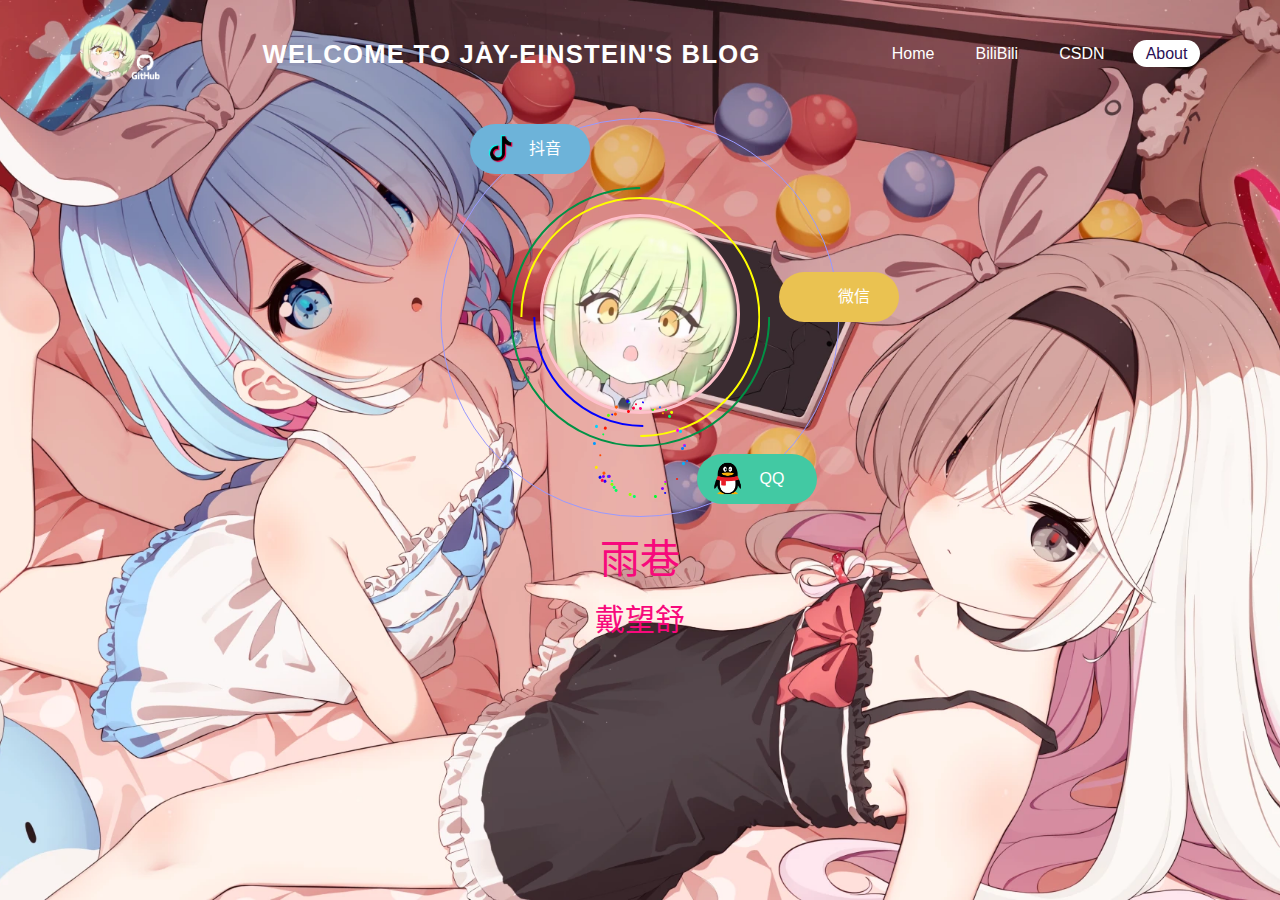
==== commit a97d456d: "Add files via upload" ====
--- a/about.html
+++ b/about.html
@@ -5,19 +5,15 @@
     <meta charset="utf-8">
     <meta name="viewport" content="width=device-width, initial-scale=1.0">
     <title>about the blog</title>
-    <link rel="stylesheet" href="main.css">
-    <link rel="stylesheet" href="main_about.css">
-
-    <style>
-        body {
-            min-height: 100vh;
-            overflow-x: hidden;
-            background: linear-gradient(#9fdbcc, #7597de);
-        }
-    </style>
+    <link rel="stylesheet" href="css/main.css">
+    <link rel="stylesheet" href="css/main_about.css">
 </head>
 
 <body>
+    <!-- 鼠标拖尾 -->
+    <div id="particles"></div>
+    <script src="javascript/mouse.js"></script>
+
     <header>
         <a href="https://github.com/jay-einstein/jay-einstein.GitHub.io" class="logo" target="_blank">
             <img src="images/logo.png">
@@ -33,26 +29,26 @@
 
     <div class="wrapBox" id="wrapBox">
         <div class="box">
-            <img class="box_bg" src="images/background.jpg">
+            <img class="box_bg" src="images/bg_about.jpg">
             <div class="box01_content">
                 <div class="head_div">
                     <div class="cycle_item">
                         <a class="github_a" id="github_a">
-                            <img src="images/addqq.jpg" class="addpict" alt="Addpic" />                      
+                            <img src="images/add_qq.jpg" class="addpict" alt="Addpic" />                      
                             <span class="github_icon"></span>
                             <span class="github_text">
                                 <p class="item_name">QQ</p>
                             </span>
                         </a>
                         <a class="weibo_a" id="weibo_a">
-                            <img src="images/addwechat.png" class="addpic" alt="Addpic" />                      
+                            <img src="images/add_wechat.png" class="addpic" alt="Addpic" />                      
                             <span class="weibo_icon"></span>
                             <span class="weibo_text">
                                 <p class="item_name">微信</p>
                             </span>
                         </a>
                         <a class="blog_a" id="blog_a" >
-                            <img src="images/adddouyin.png" class="addpict" alt="Addpic" />                      
+                            <img src="images/add_douyin.png" class="addpict" alt="Addpic" />                      
                             <span class="blog_icon"></span>
                             <span class="blog_text">
                                 <p class="item_name">抖音</p>
@@ -60,18 +56,18 @@
                         </a>
 
                         <div class="green_cycle">
-                            <img class="green_cycle_img" src="images/green_cycle.svg">
+                            <img class="green_cycle_img" src="images/cycle_green.svg">
                             <div class="yellow_cycle">
-                                <img class="yellow_cycle_img" src="images/yellow_cycle.svg">
+                                <img class="yellow_cycle_img" src="images/cycle_yellow.svg">
                                 <div class="blue_cycle">
-                                    <img class="blue_cycle_img" src="images/blue_cycle.svg">
+                                    <img class="blue_cycle_img" src="images/cycle_blue.svg">
                                     <div class="head_img_div">
                                         <img class="head_img" src="images/logo_src.png">
                                     </div>
                                 </div>
                             </div>
                         </div>
-                    </div>
+                    </div>  
                 </div>
                 <h1 class="title">雨巷</h1>
                 <h2 class="title_h2">戴望舒</h2>
--- a/css/main.css
+++ b/css/main.css
@@ -0,0 +1,319 @@
+/* 这是引入了一些字体 */
+@import url('https://fonts.googleapis.com/css?family=Poppins:300,400,500,600,700,800,900&display=swap'); 
+
+* {
+  margin: 0;
+  padding: 0;
+  box-sizing: border-box;
+  font-family: 'Poppins', sans-serif;
+  /* 当用户手动导航或者 CSSOM scrolling API 触发滚动操作时 */
+  scroll-behavior: smooth; 
+}
+
+body {
+  min-height: 100vh;
+  overflow: scroll;
+  background: linear-gradient(#000000, #0d0136);
+}
+
+::-webkit-scrollbar {
+  display: none; /* 不显示滚动条 */
+}
+
+a {
+  text-decoration: none; /* 去除链接下划线 */
+  color: inherit; /* 继承父元素颜色，避免链接变成默认的蓝色 */
+}
+
+.info-box {
+  position: fixed; /* 固定定位，使其在屏幕右侧 */
+  top: 8.75vw; /* 垂直居中 */
+  left: 2vw; /* 距离右侧20px */
+  width: 25vw; /* 容器宽度 */
+  height:75vh; /* 容器高度 */
+
+  background-image: url('../images/bg_index.png'); /* 背景图片 */
+  background-size: cover;
+  background-position: center;
+  background-repeat: no-repeat;
+
+  padding: 1.25vw;
+  border-radius: 0.625vw; /* 圆角 */
+  box-shadow: 0px 0.25vw 0.375 rgba(0, 0, 0, 0.1); /* 给框加点阴影 */
+  overflow-y: scroll; /* 允许垂直滚动 */
+  overflow-x: hidden; /* 禁止水平滚动 */
+  z-index: 30;
+}
+
+.info-box img {
+    width: 21.875vw; /* 图片宽度 */
+    border-radius: 0.625vw; /* 图片圆角 */
+    margin-bottom: 0.98vw; /* 图片和文字之间的间距 */
+}
+
+.info-box ul {
+    color: #f3e7e7; /* 文字颜色 */
+    font-size: 1.125vw; /* 字体大小 */
+    word-wrap: break-word; /* 允许单词超出容器宽度时换行 */
+    word-break: break-all; /* 强制在任何字符间断行，避免内容溢出 */
+    list-style-type: none;
+    padding-left: 0;
+}
+
+.info-box h1 {
+  color: #ffffff; /* 文字颜色 */
+  font-size: 2.1875vw; /* 字体大小 */
+  margin: 0; /* 去掉m标签默认的外边距 */
+  text-align: center; /* 水平居中 */
+  display: block; /* 确保m元素是块级元素，能占满一行 */
+  width: 100%; /* 设置宽度为100%确保居中效果 */
+  letter-spacing: 0.625vw; /* 字符间距 */
+  margin-bottom: 1.875vw; /* 增加标题和下面文字的间距 */
+}
+
+.info-box h2 {
+  color: #eae6e6; /* 文字颜色 */
+  font-size: 0.98vw; /* 字体大小 */
+  margin: 0; /* 去掉m标签默认的外边距 */
+  letter-spacing: 0px; /* 字符间距 */
+  margin-bottom: 0.625vw; 
+  text-decoration: none; /* 去掉下划线 */
+  color: #eff4f5;        /* 设置链接文字颜色 */
+  cursor: pointer;
+  padding-left: 1.25vw;
+}
+
+.info-box h2:hover {
+  color: #07fff7;        /* 鼠标悬停时更改颜色 */
+}
+
+.info-box a:hover {
+    color: #ed0973; /* 鼠标悬停时的颜色 */
+  }
+
+.blog-box {
+  position:relative; /* 使left生效 */
+  display: flex;
+  width: 62.5vw; /* 容器宽度 */
+  height: 15vw; /* 容器高度 */
+  background-color: rgba(235, 241, 242, 0.299);
+  padding: 1.25vw;
+  margin: 1.25vw 0;
+  border-radius: 0.98vw; /* 圆角 */
+  left: 10px; /* 距离右侧20px */
+}
+
+.blog-box .left {
+  flex: 3;
+  max-width: 31.25vw;
+  margin-right: 1.25vw;
+}
+
+.blog-box .left img {
+  width: 100%;
+  height: auto;
+  border-radius: 0.98vw; /* 圆角 */
+}
+
+.blog-box .right {
+  flex: 4;
+  word-wrap: break-word; /* 自动换行 */
+}
+
+header {
+  position:absolute;
+  top: 0;
+  left: 0;
+  width: 100%;
+  padding: 1.875vw 6.25vw;
+  display: flex;
+  justify-content: space-between;
+  align-items: center;
+  z-index: 1000;
+}
+
+header .logo img {
+  width: 6.25vw; /* 或根据需要设置合适的大小 */
+  height: auto; /* 保持图片的比例 */
+}
+
+.welcome {
+  color: #fff;
+  font-weight: 700;
+  text-decoration: none;
+  font-size: 2vw;
+  text-transform: uppercase; /* 大写 */
+  letter-spacing: 0.1vw; /* 字符间距 */
+}
+
+header ul {
+  display: flex;
+  justify-content: center;
+  align-items: center;
+}
+
+header ul li {
+  list-style: none;
+  margin-left: 1.25vw;
+}
+
+header ul li a {
+  text-decoration: none;
+  padding: 0.375vw 0.98vw;
+  color: #fff;
+  border-radius: 1.25vw;
+}
+
+header ul li a:hover,
+header ul li a.active {
+  background: #fff;
+  color: #2b1055;
+}
+
+section {
+  position: relative;
+  width: 100%;
+  height: 100vh;
+  padding: 6.25vw;
+  display: flex;
+  justify-content: center;
+  align-items: center;
+  overflow: hidden;
+}
+
+section::before {
+  content: '';
+  position: absolute;
+  bottom: 0;
+  width: 100%;
+  height: 6.25vw;
+  background: linear-gradient(to top, #000000, transparent);
+  z-index: 20;
+}
+
+section img {
+  position: absolute;
+  top: 0;
+  left: 0;
+  width: 100%;
+  height: 100%;
+  /* object-fit CSS 属性指定可替换元素（例如：<img> 或 <video>）的内容应该如何适应到其使用高度和宽度确定的框。 */
+  object-fit: cover;
+  pointer-events: none;
+}
+
+section img#moon {
+  /* mix-blend-mode CSS 属性描述了元素的内容应该与元素的直系父元素的内容和元素的背景如何混合。 */ 
+  mix-blend-mode: screen;
+}
+
+section img#mountains_front {
+  z-index: 10;
+}
+
+#text {
+  font-size: 3.125vw;
+  position: relative;
+  letter-spacing:1.875vw;
+  text-transform:uppercase;
+  text-align: center;
+  line-height:0.2vw;
+  outline: none;
+  -webkit-box-reflect: below 1px linear-gradient(transparent,#0008);
+  animation: textanimate 5s linear infinite;
+}
+@keyframes textanimate{
+  0%,21%,31%,51%,60%,80%,90%,92%{
+    color: #0e3742;
+  }
+  20%,30%,50%,60%,80%,90%,100%{
+    color:#fff;
+    text-shadow: 0 0 0.625vw #03bcf4,0 0 1.25vw #03bcf4,
+    0 0 2.5vw #03bcf4,0 0 5vw #03bcf4;
+  }
+}
+
+#road{
+    z-index: 2;
+}
+
+#btn {
+  text-decoration: none;
+  display: inline-block;
+  padding: 0.5vw 1.875vw;
+  border-radius: 2.5vw;
+  background: 
+  linear-gradient(90deg,#03a9f4,#f441a5,#ffeb3b,#03a9f4);
+  background-size: 400%;
+  color: #2b1055;
+  font-size: 1.5vw;
+  z-index: 9;
+  transform: translateY(15.6vw);
+}
+#btn:hover{
+  animation: animate 8s linear infinite;
+}
+#btn::before{
+  content: '';
+  position: absolute;
+  inset: -0.3125vw;
+  z-index: -1;
+  background: 
+  linear-gradient(90deg,#03a9f4,#f441a5,#ffeb3b,#03a9f4);
+  background-size: 400%;
+  border-radius: 2.5vw;
+  opacity: 0;
+}
+#btn:hover::before{
+  filter: blur(1.25vw);
+  opacity: 1;
+  animation: btnanimate 8s linear infinite;
+}
+
+@keyframes btnanimate{
+  from{
+    background-position: 0%;
+  }
+  to{
+    background-position: 400%;
+  }
+}
+
+.sec {
+  position: relative;
+  padding: 20px;
+  background: #ffffff00;
+  right: -30vw;
+  top:0;
+  width: 70vw;
+}
+
+.sec h2 {
+    font-size: 2vw;
+    margin-bottom: 0.625vw;
+    text-align: center;
+    
+    /* 渐变效果 */
+    background: linear-gradient(90deg, #fac003, #ff00b7, #ffdd00);
+    background-clip: text;
+    color: transparent;
+  
+    /* 文字阴影 */
+    text-shadow: 2px 2px 5px rgba(0, 0, 0, 0.5);
+    
+    transition: transform 0.3s ease-in-out, color 0.3s ease;  /* 添加过渡 */
+  }
+
+.sec p {
+  font-size: 1.2vw;
+  color: #fff;
+  margin-bottom: 0.5vw; /* 增加标题和下面文字的间距 */
+  letter-spacing: 0.125vw; /* 字符间距 */
+}
+
+#particles {
+    position: absolute;
+    pointer-events: none;
+    width: 100%;
+    height: 100%;
+}
--- a/css/main_about.css
+++ b/css/main_about.css
@@ -0,0 +1,405 @@
+/* reset */
+
+* {
+    margin: 0;
+    padding: 0;
+    list-style-type: none;
+    font-family: 'Microsoft Yahei', '宋体', arial, 'Hiragino Sans GB', Helvetica;
+}
+
+/*main*/
+
+body {
+    background-color: #ffffff;
+    width: 100%;
+    min-height: 100vh;
+    overflow-x: hidden;
+    background: linear-gradient(#f6faf9, #7597de);
+}
+
+.wrapBox {
+    top: 0;
+    position: absolute;
+    width: 100%;
+    height: 100%;
+}
+
+.box {
+    overflow: hidden;
+    position: relative;
+    width: 100%;
+    height: 100%;
+    /*
+    -webkit-transition: all 1s;
+    -moz-transition: all 1s;
+    -o-transition: all 1s;
+*/
+}
+
+.box01_content {
+    position: absolute;
+    z-index: 3;
+    top: 13%;
+    left: 10%;
+    width: 80%;
+}
+
+.head_div {
+    width: 80%;
+    margin: 0 auto;
+    height: 50%;
+}
+
+.cycle_item {
+    background: url('../images/cycle.svg') no-repeat;
+    width: 400px;
+    height: 400px;
+    margin-left: auto;
+    margin-right: auto;
+    position: relative;
+}
+
+.green_cycle {
+    width: 260px;
+    height: 260px;
+    margin: 0 auto;
+    padding-top: 70px;
+}
+
+.yellow_cycle {
+    display: inline-block;
+    width: 240px;
+    height: 240px;
+    margin: 10px;
+}
+
+.blue_cycle {
+    width: 220px;
+    height: 220px;
+    text-align: center;
+    margin: 10px auto 10px auto;
+}
+
+.green_cycle_img,
+.yellow_cycle_img,
+.blue_cycle_img {
+    position: absolute;
+}
+
+.head_img_div {
+    position: relative;
+    z-index: 2;
+    display: inline;
+    width: 200px;
+    height: 200px;
+    margin-top: 7px;
+}
+
+.head_img {
+    display: inline-block;
+    width: 200px;
+    height: 200px;
+    border-radius: 50%;
+    border: 3px solid pink;
+    margin: 7px;
+    -webkit-animation: headneon 1.5s ease-in-out infinite alternate;
+    -moz-animation: headneon 1.5s ease-in-out infinite alternate;
+    animation: headneon 1.5s ease-in-out infinite alternate;
+}
+
+@keyframes headneon {
+    from {
+        box-shadow: 0 0 1px #fff, 0 0 2px #fff, 0 0 3px #fff, 0 0 4px #fff;
+    }
+    to {
+        box-shadow: 0 0 5px #fff, 0 0 10px #fff, 0 0 15px #fff, 0 0 20px #fff;
+    }
+}
+
+@keyframes headneon {
+    from {
+        box-shadow: 0 0 1px #fff, 0 0 2px #fff, 0 0 3px #fff, 0 0 4px #fff;
+    }
+    to {
+        box-shadow: 0 0 5px #fff, 0 0 10px #fff, 0 0 15px #fff, 0 0 20px #fff;
+    }
+}
+
+.green_cycle_img {
+    animation-name: clockwise;
+    animation-duration: 1s;
+    animation-timing-function: linear;
+    animation-iteration-count: infinite;
+    animation-direction: normal;
+    /*safari & Chrome */
+    -webkit-animation-name: clockwise;
+    -webkit-animation-duration: 1s;
+    -webkit-animation-timing-function: linear;
+    -webkit-animation-iteration-count: infinite;
+    -webkit-animation-direction: normal;
+}
+
+.yellow_cycle_img {
+    animation-name: anticlockwise;
+    animation-duration: 1s;
+    animation-timing-function: linear;
+    animation-iteration-count: infinite;
+    animation-direction: normal;
+    /*safari & Chrome */
+    -webkit-animation-name: anticlockwise;
+    -webkit-animation-duration: 1s;
+    -webkit-animation-timing-function: linear;
+    -webkit-animation-iteration-count: infinite;
+    -webkit-animation-direction: normal;
+}
+
+.blue_cycle_img {
+    animation-name: clockwise;
+    animation-duration: 1s;
+    animation-timing-function: linear;
+    animation-iteration-count: infinite;
+    animation-direction: normal;
+    /*safari & Chrome */
+    -webkit-animation-name: clockwise;
+    -webkit-animation-duration: 1s;
+    -webkit-animation-timing-function: linear;
+    -webkit-animation-iteration-count: infinite;
+    -webkit-animation-direction: normal;
+}
+
+@keyframes clockwise {
+    from {
+        -webkit-transform: rotate(0deg);
+        -moz-transform: rotate(0deg);
+        -ms-transform: rotate(0deg);
+        -o-transform: rotate(0deg);
+    }
+    to {
+        -webkit-transform: rotate(360deg);
+        -moz-transform: rotate(360deg);
+        -ms-transform: rotate(360deg);
+        -o-transform: rotate(360deg);
+    }
+}
+
+@-webkit-keyframes clockwise {
+    from {
+        -webkit-transform: rotate(0deg);
+    }
+    to {
+        -webkit-transform: rotate(360deg);
+    }
+}
+
+@keyframes anticlockwise {
+    from {
+        -webkit-transform: rotate(0deg);
+        -moz-transform: rotate(0deg);
+        -ms-transform: rotate(0deg);
+        -o-transform: rotate(0deg);
+    }
+    to {
+        -webkit-transform: rotate(-360deg);
+        -moz-transform: rotate(-360deg);
+        -ms-transform: rotate(-360deg);
+        -o-transform: rotate(-360deg);
+    }
+}
+
+@-webkit-keyframes anticlockwise {
+    from {
+        -webkit-transform: rotate(0deg);
+    }
+    to {
+        -webkit-transform: rotate(-360deg);
+    }
+}
+
+.cycle_item a {
+    position: absolute;
+    display: block;
+    border-radius: 25px;
+    width: 120px;
+    height: 50px;
+    left: -50px;
+    top: 180px;
+}
+
+.github_a {
+    background-color: #42c9a3;
+    position: relative;
+    display: inline-block;
+    text-decoration: none;
+    font-size: 16px;
+    color: #000;
+}
+
+.github_icon {
+    background: url('../images/icon_qq.png') no-repeat;
+    border-radius: 28px;
+    display: block;
+    width: 40px;
+    height: 40px;
+    position: relative;
+    background-size: cover;
+    -moz-background-size: cover;
+    left: 10px;
+    top: 5px;
+}
+
+.github_text,
+.weibo_text,
+.blog_text {
+    width: 50px;
+    margin-top: 0;
+    left: 50px;
+    text-align: right;
+    padding: 0 5px;
+    position: absolute;
+    top: 0;
+}
+
+.item_name {
+    font-size: 16px;
+    line-height: 50px;
+    text-align: center;
+    color: #fff;
+    white-space: nowrap;
+}
+
+.weibo_a {
+    background-color: #EAC251;
+    position: relative;
+    display: inline-block;
+    text-decoration: none;
+    font-size: 16px;
+    color: #000;
+}
+
+.weibo_a .weibo_icon {
+    background: url('../images/icon_wechat.png');
+    border-radius: 35px;
+    display: block;
+    width: 40px;
+    height: 40px;
+    position: relative;
+    background-size: cover;
+    -moz-background-size: cover;
+    left: 10px;
+    top: 5px;
+}
+
+.blog_a {
+    background-color: #6DB3D9;
+    position: relative;
+    display: inline-block;
+    text-decoration: none;
+    font-size: 16px;
+    color: #000;
+}
+
+.blog_a .blog_icon {
+    background: url('../images/icon_douyin.png');
+    display: block;
+    width: 32px;
+    height: 32px;
+    position: relative;
+    background-size: cover;
+    -moz-background-size: cover;
+    left: 15px;
+    top: 8px;
+}
+
+.box01_content h1,
+.box01_content h2,
+.box01_content p {
+    font-weight: lighter;
+    text-align: center;
+}
+
+.box01_content .title {
+    color: #f7097c;
+    font-size: 40px;
+    margin-top: 10px;
+}
+
+.box01_content .title_h2 {
+    color: #f7097c;
+    font-size: 30px;
+    margin-top: 10px;
+    margin-bottom: 20px;
+}
+
+#box01_text {
+    width: 100%;
+    overflow: hidden;
+    position: relative;
+    color: #f7097c;
+}
+
+.box01_content .box01_p {
+    font-size: 20px;
+    font-weight: lighter;
+    line-height: 38px;
+    -webkit-transition: all ease 0.3s;
+    -moz-transition: all ease 0.3s;
+    -ms-transition: all ease 0.3s;
+    transition: all ease 0.3s;
+    filter: alpha(opacity=0);
+    -moz-opacity: 0;
+    -khtml-opacity: 0;
+    opacity: 0;
+    cursor: pointer;
+}
+
+.box01_content .box01_p:hover {
+    font-size: 22px;
+}
+
+.box_bg {
+    width: 100%;        /* 图片宽度适应屏幕宽度 */
+    height: auto;       /* 高度按比例缩放 */
+    max-width: 100%;    /* 防止图片超出父容器 */
+    max-height: 100vh;  /* 防止图片高度超过视口高度 */
+    display: block;     /* 使图片成为块级元素，便于居中 */
+    margin: 0 auto;     /* 图片水平居中 */
+    object-fit: cover;  /* 确保图片不变形且完全覆盖容器（即使需要裁剪） */
+}
+
+.addpic {
+    display: none; /* 默认隐藏图片 */
+    position: absolute;
+    top: 100%; /* 图片出现在文本下侧 */
+    margin-top: 20px; /* 调整图标和文字之间的间距 */
+    width: 200px; /* 调整图片大小 */
+    height: 200px; /* 根据需要调整图片的高度 */
+}
+
+.addpict {
+    display: none; /* 默认隐藏图片 */
+    position: absolute;
+    right: 100%; /* 图片出现在文本下侧 */
+    margin-right: 20px; /* 调整图标和文字之间的间距 */
+    width: 200px; /* 调整图片大小 */
+    height: 200px; /* 根据需要调整图片的高度 */
+}
+.github_a:hover  .addpict {
+    display: inline-block; /* 鼠标悬停时显示图片 */
+    border: 3px solid black; /* 鼠标悬停时添加黑色边框 */
+}
+
+.weibo_a:hover  .addpic {
+    display: inline-block; /* 鼠标悬停时显示图片 */
+    border: 3px solid black; /* 鼠标悬停时添加黑色边框 */
+}
+
+.blog_a:hover  .addpict {
+    display: inline-block; /* 鼠标悬停时显示图片 */
+    border: 3px solid black; /* 鼠标悬停时添加黑色边框 */
+}
+#particles {
+    position: absolute;
+    pointer-events: none;
+    width: 100%;
+    height: 100%;
+}
